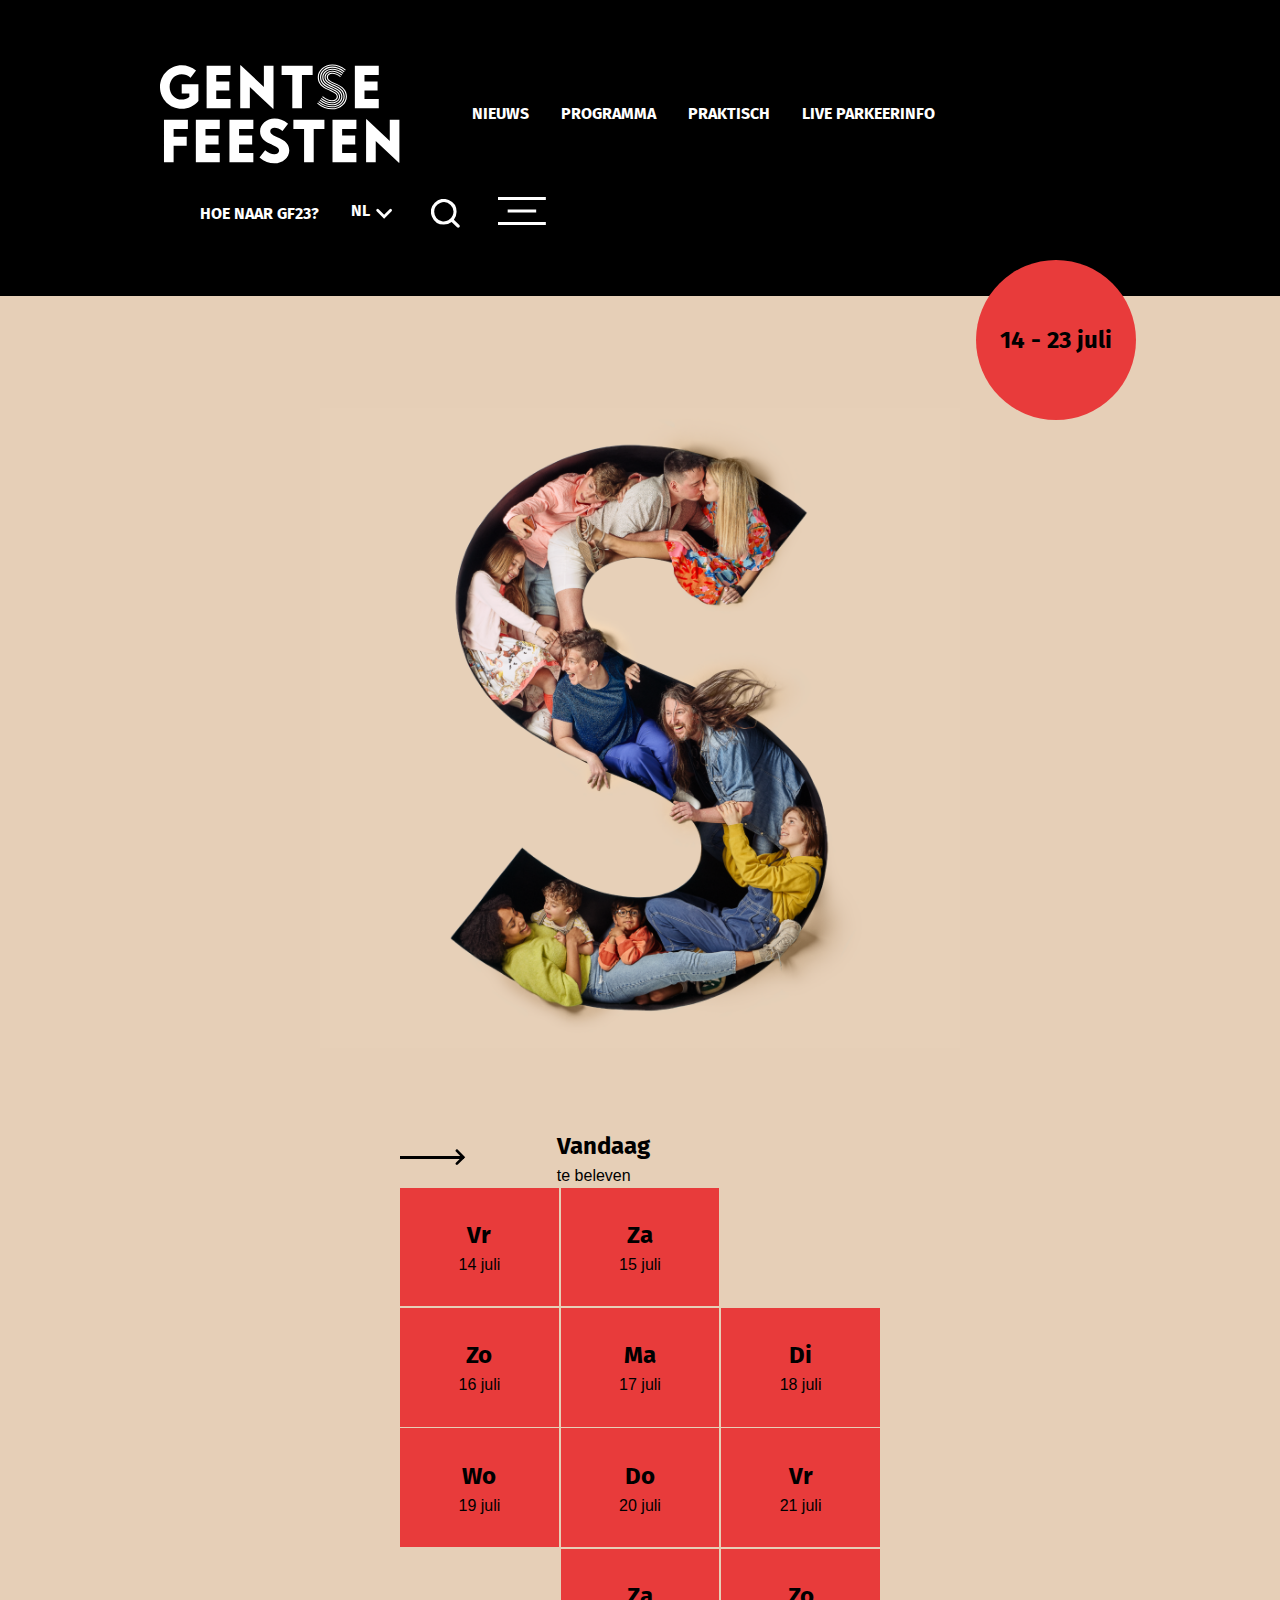
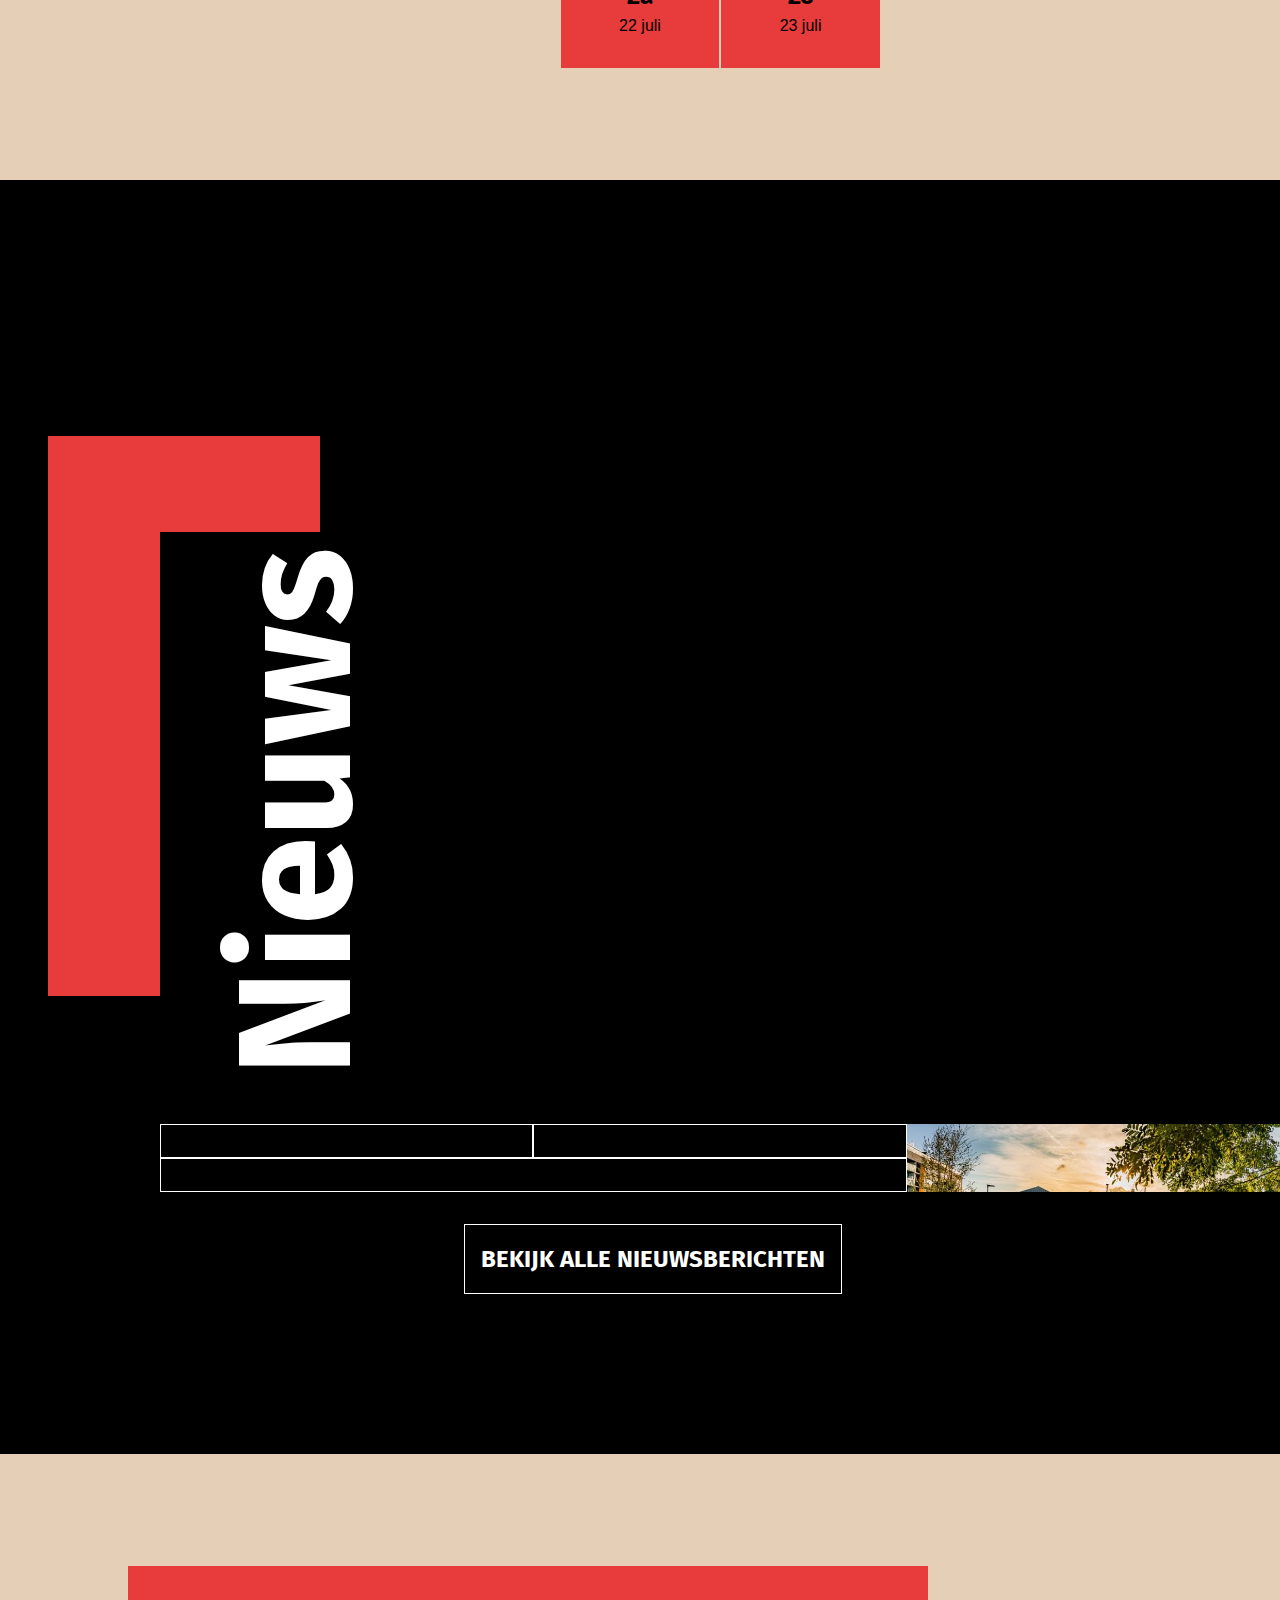
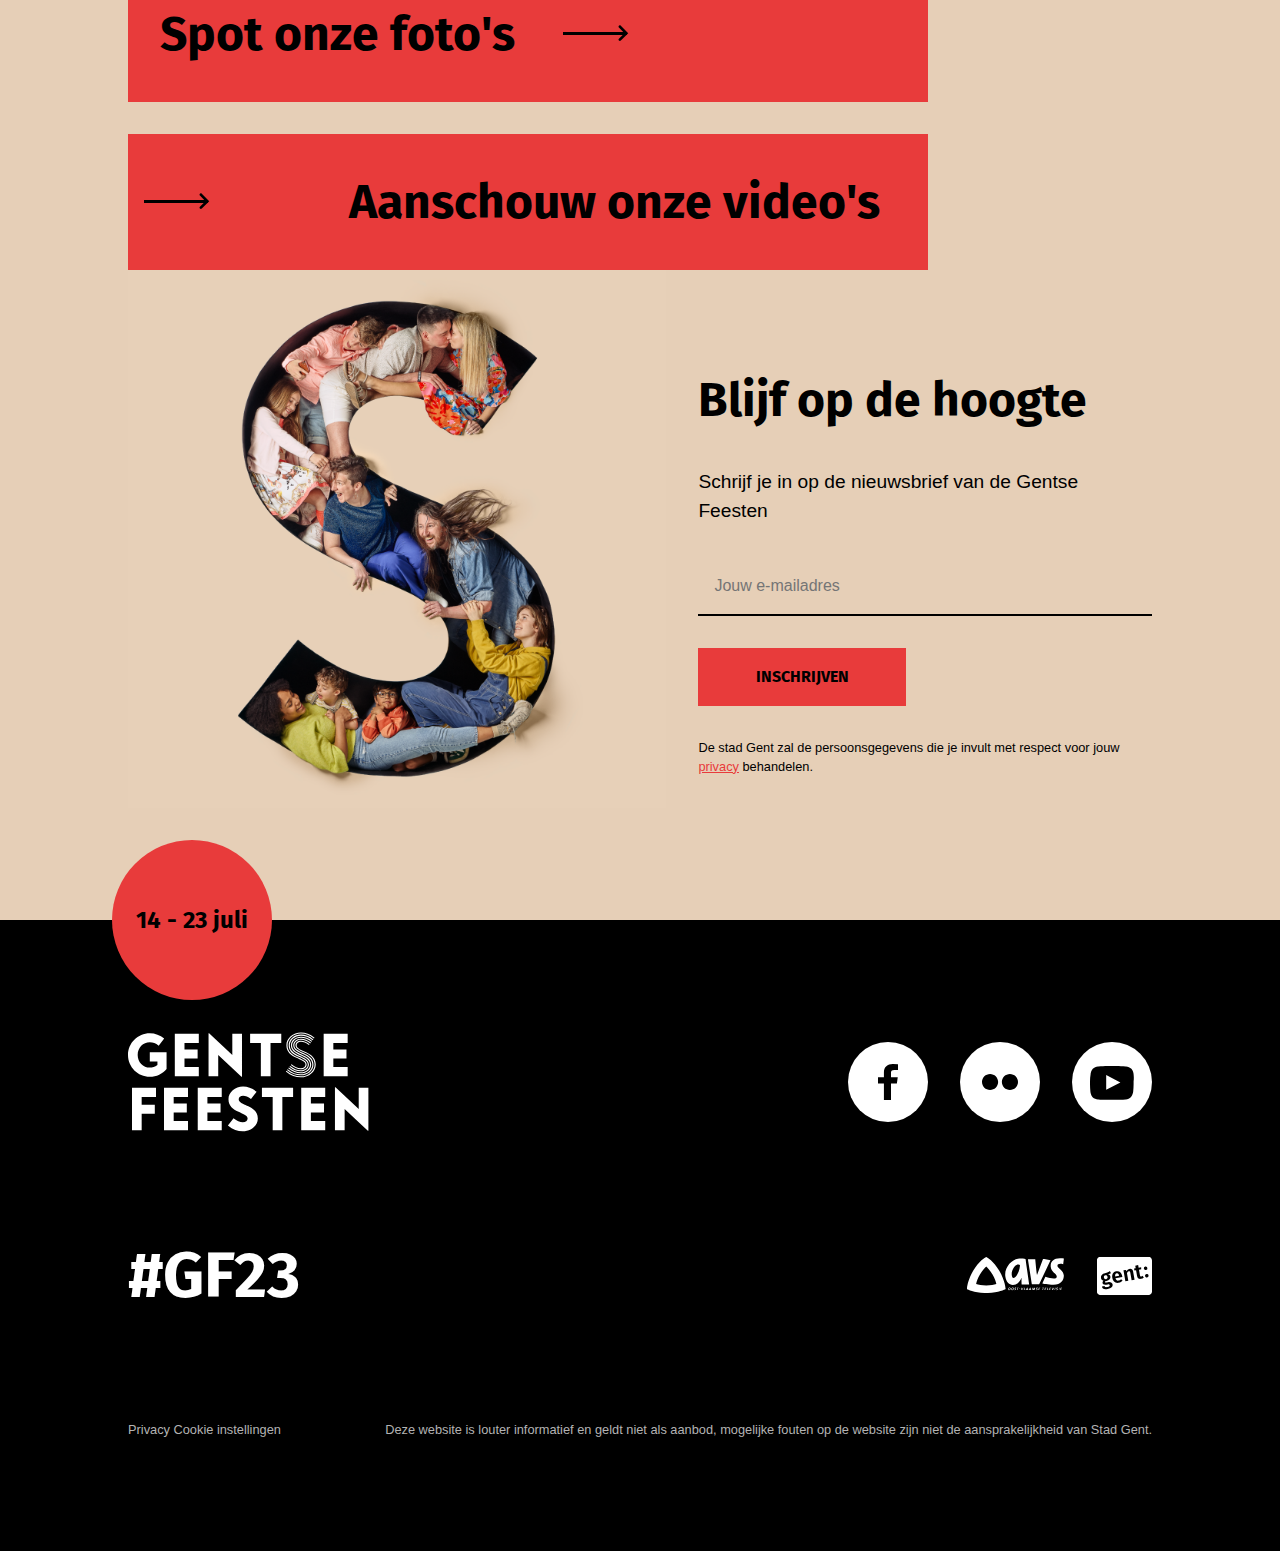
==== index.html @ 70802496 "Dropdown languages finished" ====
<!DOCTYPE html>
<html lang="nl">

<head>
    <meta charset="UTF-8">
    <meta name="viewport" content="width=device-width, initial-scale=1.0">
    <link rel="stylesheet" href="static/css/reset.css">
    <link rel="stylesheet" href="static/css/main.css">
    <link rel="stylesheet" href="static/css/hamburgermenu.css">
    <title>Home | Gentse Feesten 2023</title>
    <link rel="icon" href="static/img/favicon.png">
</head>

<body>
    <div id="overlay">
        <div>
            <a href="#"><img id="gf-menu-logo" alt="Gentse feesten logo"></a>
            <nav class="menu-nav flex">
                <ul>
                    <li><a href="news.html">Nieuws</a></li>
                    <li><a href="events/detail.html">Programma</a></li>
                    <li><a href="#">Praktisch</a></li>
                    <li><a href="#">Live parkeerinfo</a></li>
                    <li><a href="#">Hoe naar gf23?</a></li>
                </ul>
                <ul>
                    <br>
                    <li><a href="#">Vrijdag 14 juli</a></li>
                    <li><a href="#">Zaterdag 15 juli</a></li>
                    <li><a href="#">Zondag 16 juli</a></li>
                    <li><a href="#">Maandag 17 juli</a></li>
                    <li><a href="#">Dinsdag 18 juli</a></li>
                    <li><a href="#">Woensdag 19 juli</a></li>
                    <li><a href="#">Donderdag 20 juli</a></li>
                    <li><a href="#">Vrijdag 21 juli</a></li>
                    <li><a href="#">Zaterdag 22 juli</a></li>
                    <li><a href="#">Zondag 23 juli</a></li>
                    <li><a href="events/detail.html">Programma</a></li>
                </ul>
            </nav>
        </div>
        <div class="bg-light-color">
            <div class="flex menu-nav-icons">
                <p>nl</p> <svg class="white" xmlns="http://www.w3.org/2000/svg" viewBox="0 0 32 32"><path d="m15.7 21.82-8.26-8.26a1.5 1.5 0 1 1 2.12-2.12l.001.001 6.14 6.138 6.14-6.139a1.5 1.5 0 1 1 2.122 2.121l-8.26 8.26z"/></svg>
                
                <a href="search.html"><svg class="white" xmlns="http://www.w3.org/2000/svg" viewBox="0 0 32 32"><path d="m31.474 28.951-6.043-6.025a14.08 14.08 0 0 0 3.004-8.708A14.22 14.22 0 0 0 4.163 4.164a14.215 14.215 0 0 0-3.082 15.495 14.217 14.217 0 0 0 13.136 8.777 14.072 14.072 0 0 0 8.708-3.004l6.025 6.043a1.77 1.77 0 0 0 1.262.526 1.776 1.776 0 0 0 1.261-.526 1.77 1.77 0 0 0 .526-1.261 1.77 1.77 0 0 0-.526-1.262zM3.554 14.218a10.659 10.659 0 0 1 6.583-9.851 10.667 10.667 0 0 1 11.621 2.311 10.66 10.66 0 0 1 2.311 11.621 10.663 10.663 0 0 1-20.514-4.081z"/></svg></a>
                
                <button id="closeMenu" class="white">
                    <svg xmlns="http://www.w3.org/2000/svg" viewbox="0 0 53 32"><path d="m53.378 29.173-23.79-13.215 23.64-13.131L51.658 0 26.259 14.108 1.722.478.152 3.305l22.777 12.652L.001 28.693l1.57 2.827 24.688-13.713 25.55 14.192z"/></svg>
                </button>
            </div>
            <img id="gf-menu-image" alt="Gentse feesten image">
        </div>
    </div>

    <header>
        <nav class="flex nav-flex">
            <div class="left-nav flex">
                <a href="#"><img id="gf-header-logo" alt="Gentse feesten logo"></a>
                <ul class="flex">
                    <li><a class="hover" href="news.html">nieuws</a></li>
                    <li><a class="hover" href="events/day.html">programma</a></li>
                    <li><a class="hover" href="#">praktisch</a></li>
                    <li><a class="hover" href="#">live parkeerinfo</a></li>
                </ul>
            </div>
            <div class="right-nav">
                <ul class="flex">
                    <li><a class="hover" href="#">hoe naar gf23?</a></li>
                    <li class="dropdown flex red relative">
                        <div class="dropdown-button flex">
                            nl
                            <svg class="red" xmlns="http://www.w3.org/2000/svg" fill="#fff" viewBox="0 0 32 32"><path d="m15.7 21.82-8.26-8.26a1.5 1.5 0 1 1 2.12-2.12l.001.001 6.14 6.138 6.14-6.139a1.5 1.5 0 1 1 2.122 2.121l-8.26 8.26z"/></svg>
                        </div>
                        <div class="dropdown-content flex">
                            <a href="#">fr</a>
                            <a href="#">eng</a>
                        </div>
                    </li>
                    <li>
                        <a href="search.html">
                            <svg class="red" xmlns="http://www.w3.org/2000/svg" fill="#fff" viewBox="0 0 32 32"><path d="m31.474 28.951-6.043-6.025a14.08 14.08 0 0 0 3.004-8.708A14.22 14.22 0 0 0 4.163 4.164a14.215 14.215 0 0 0-3.082 15.495 14.217 14.217 0 0 0 13.136 8.777 14.072 14.072 0 0 0 8.708-3.004l6.025 6.043a1.77 1.77 0 0 0 1.262.526 1.776 1.776 0 0 0 1.261-.526 1.77 1.77 0 0 0 .526-1.261 1.77 1.77 0 0 0-.526-1.262zM3.554 14.218a10.659 10.659 0 0 1 6.583-9.851 10.667 10.667 0 0 1 11.621 2.311 10.66 10.66 0 0 1 2.311 11.621 10.663 10.663 0 0 1-20.514-4.081z"/></svg>
                        </a>
                    </li>       
                    <li>
                        <button id="hamburger-menu-button">
                            <svg class="hamburger-svg red" xmlns="http://www.w3.org/2000/svg" fill="#fff" viewBox="0 0 55 32"><path d="M0 0h54.825v3.404H0V0zm11.072 14.298h32.681v3.404H11.072v-3.404zM0 28.596h54.825V32H0v-3.404z"/></svg>
                        </button>
                    </li>
                </ul>
            </div>
        </nav>
    </header>
    <main>
        <section class="bg-light-color relative">
            <div class="gf-first-section container flex">
                <div>
                    <img id="gf-main-image" alt="Gentse feesten image">
                </div>
                <div>
                    <div class="arrow-chevron flex">
                        <div class="arrow black-arrow"></div>
                        <svg fill="#000" xmlns="http://www.w3.org/2000/svg" viewBox="0 0 32 32"><path d="M12.5 7c.384 0 .768.146 1.06.439l8.26 8.261-8.26 8.261a1.5 1.5 0 0 1-2.121-2.122l6.14-6.14-6.14-6.139a1.502 1.502 0 0 1 1.06-2.561z"/></svg>
                        <div class="black arrow-box-text">
                            <h2>Vandaag</h2>
                            <p>te beleven</p>
                        </div>
                    </div>
                    <div class="first-grid">
                        <a href="#" class="grid-layout flex" id="div1"><h2>Vr</h2><p>14 juli</p></a>
                        <a href="#" class="grid-layout flex" id="div2"><h2>Za</h2><p>15 juli</p></a>
                        <a href="#" class="grid-layout flex" id="div3"><h2>Zo</h2><p>16 juli</p></a>
                        <a href="#" class="grid-layout flex" id="div4"><h2>Ma</h2><p>17 juli</p></a>
                        <a href="#" class="grid-layout flex" id="div5"><h2>Di</h2><p>18 juli</p></a>
                        <a href="#" class="grid-layout flex" id="div6"><h2>Wo</h2><p>19 juli</p></a>
                        <a href="#" class="grid-layout flex" id="div7"><h2>Do</h2><p>20 juli</p></a>
                        <a href="#" class="grid-layout flex" id="div8"><h2>Vr</h2><p>21 juli</p></a>
                        <a href="#" class="grid-layout flex" id="div9"><h2>Za</h2><p>22 juli</p></a>
                        <a href="#" class="grid-layout flex" id="div10"><h2>Zo</h2><p>23 juli</p></a>
                    </div>
                </div>
            </div>
            <div class="red-circle top-red-circle flex">
                <p>14 - 23 juli</p>
            </div>
        </section>
        <section>
            <div class="gf-second-section container flex">
                <div class="flex container" id="events"></div>
                <div class="flex">
                    <div class="vertical">
                        <h2>Nieuws</h2>
                    </div>
                    <div class="second-grid">
                        <div class="second-grid-layout" id="div11"> </div>
                        <div class="second-grid-layout" id="div12"> </div>
                        <div class="second-grid-layout" id="div13"> </div>
                        <div class="second-grid-layout" id="div14"> </div>
                    </div>
                    <div class="newsletter">
                        <a href="#"><h2>Bekijk alle nieuwsberichten</h2></a>
                    </div>
                </div>
            </div>
        </section>
    </main>
    <footer>
        <section class="bg-light-color">
            <div class="container first-footer-section relative">
                <div class="footer-links flex">
                    <div class="red-link flex">
                        <h2 class="red-link">Spot onze foto's</h2>
                        <div class="arrow-chevron flex">
                            <div class="arrow black-arrow"></div>
                            <svg fill="#000" xmlns="http://www.w3.org/2000/svg" viewBox="0 0 32 32"><path d="M12.5 7c.384 0 .768.146 1.06.439l8.26 8.261-8.26 8.261a1.5 1.5 0 0 1-2.121-2.122l6.14-6.14-6.14-6.139a1.502 1.502 0 0 1 1.06-2.561z"/></svg>
                            <div class="black arrow-box-text"></div>
                        </div>
                    </div>
                    <div class="red-link flex">
                        <div class="arrow-chevron flex">
                            <div class="arrow black-arrow"></div>
                            <svg fill="#000" xmlns="http://www.w3.org/2000/svg" viewBox="0 0 32 32"><path d="M12.5 7c.384 0 .768.146 1.06.439l8.26 8.261-8.26 8.261a1.5 1.5 0 0 1-2.121-2.122l6.14-6.14-6.14-6.139a1.502 1.502 0 0 1 1.06-2.561z"/></svg>
                            <div class="black arrow-box-text"></div>
                        </div>
                        <h2 class="red-link">Aanschouw onze video's</h2>
                    </div>
                </div>
                <div class="footer-flex-box flex">
                    <div class="footer-left-flex-box">
                        <img id="gf-footer-image" alt="Gentse feesten image">
                    </div>
                    <div class="footer-right-flex-box flex">
                        <h2>Blijf op de hoogte</h2>
                        <p>Schrijf je in op de nieuwsbrief van de Gentse Feesten</p>
                        <!--E-mail adres form-->
                        <form id="subscribeForm" class="flex">
                            <input type="email" id="email" placeholder="Jouw e-mailadres">
                            <button class="red-box red-button" type="button">Inschrijven</button>
                        </form>
                        <p>De stad Gent zal de persoonsgegevens die je invult met respect voor jouw <a href="#">privacy</a> behandelen.</p>
                    </div>
                </div>
            </div>
            <div class="red-circle bottom-red-circle flex">
                <p>14 - 23 juli</p>
            </div>
        </section>
        <section>
            <div class="container flex gf-second-section-footer">
                <div class="footer-container flex">
                    <a href="#"><img id="gf-footer-logo" alt="Gentse feesten logo"></a>
                    <div class="flex socials-container">
                        <a href="https://www.facebook.com/gentsefeesten/">
                            <svg class="socials-svg" xmlns="http://www.w3.org/2000/svg" viewBox="0 0 32 32"><path d="M17.49 25v-8.21h2.95l.44-3.2h-3.39v-2.043c0-.927.276-1.558 1.697-1.558L21 9.988V7.126A25.196 25.196 0 0 0 18.445 7h-.091.005c-2.614 0-4.403 1.491-4.403 4.23v2.36H11v3.2h2.956V25h3.535z"/></svg>
                        </a>
                        <a href="https://www.flickr.com/photos/stadgent">
                            <svg class="socials-svg" xmlns="http://www.w3.org/2000/svg" viewBox="0 0 32 32"><path d="M11.034 12c2.228 0 4.034 1.791 4.034 4 0 2.21-1.806 4-4.034 4S7 18.21 7 16c0-2.209 1.806-4 4.034-4zM25 16c0 2.21-1.806 4-4.034 4s-4.034-1.79-4.034-4c0-2.209 1.806-4 4.034-4S25 13.791 25 16z"/></svg>
                        </a>
                        <a href="https://www.youtube.com/channel/UCUn5Z0JK-sEbql4cVNdaH-Q">
                            <svg class="socials-svg" xmlns="http://www.w3.org/2000/svg" viewBox="0 0 32 32"><path d="M26.8 12.1c0-.3-.3-1.9-1.1-2.7C25 8.7 24 8.3 23 8.2h-.2C19.8 8 16.2 8 16 8s-3.8 0-6.8.2H9c-1 0-1.9.5-2.6 1.2-.8.8-1.1 2.4-1.1 2.7-.2 1.2-.3 2.4-.3 3.6v1.6c0 1.2.1 2.4.2 3.6 0 .3.3 1.8 1.1 2.7.8.7 1.7 1.1 2.7 1.1H9.3c1.7.2 6.4.2 6.6.2.2 0 3.8 0 6.8-.2h.2c1 0 1.9-.5 2.6-1.2.8-.8 1.1-2.4 1.1-2.7.1-1.2.2-2.4.2-3.6v-1.6c.2-1.1.1-2.3 0-3.5zm-13.7 7.8v-7.4l7.1 3.7-7.1 3.7z"/></svg>
                        </a>
                    </div>
                </div>
                <div class="footer-container flex">
                    <h2>#GF23</h2>
                    <p class="flex">
                        <a href="https://www.avs.be/">
                            <img src="static/img/gentse-feesten-icoontjes/partner-avs.white.svg" alt="AVS logo">
                        </a> 
                        <a href="https://stad.gent/nl">
                            <img src="static/img/gentse-feesten-icoontjes/partner-stad-gent.white.svg" alt="Logo stad Gent">
                        </a>
                    </p>
                </div>
                <div class="footer-container bottom-footer-container flex">
                    <p>
                        <a href="https://gentsefeesten.stad.gent/nl/privacy">Privacy</a> <a href="https://gentsefeesten.stad.gent/cookiebot-renew">Cookie instellingen</a>
                    </p>
                    <p>Deze website is louter informatief en geldt niet als aanbod, mogelijke fouten op de website zijn niet de aansprakelijkheid van Stad Gent.</p>
                </div>
            </div>
        </section>
    </footer>
    <script src="static/js/homePage.js" type="module"></script>
    <script src="static/js/loadGFLogos.js"></script>
    <script src="static/js/hamburgermenu.js"></script>
    <script src="static/js/dropdown.js"></script>
</body>

</html>
---- static/css/main.css ----
/* ---------------- GENERAL ---------------- */

body {
    background-color: black;
    font-family: 'Fira Sans', sans-serif;
    color: white;
    font-weight: 400;
}

.flex {
    display: flex;
    gap: 2rem;
    flex-wrap: wrap;
}

.relative {
    position: relative;
}

.container {
    padding: 7rem 8rem;
    margin: auto;
}

.bg-light-color {
    background-color: hsl(31, 49%, 81%);
}

.black {
    color: black;
}

@font-face {
    font-family:'Fira Sans';
    src: url('../fonts/Sans Regular.woff2') format('woff2'),
		url('../fonts/Sans Regular.woff') format('woff');
    font-weight: 400;
    font-style: normal;
    font-stretch: normal;
    unicode-range: U+0020-2212;
}

@font-face {
    font-family:'Fira Sans SemiBold';
    src: url('../fonts/Sans SemiBold.woff2') format('woff2'),
		url('../fonts/Fira Sans SemiBold.woff') format('woff');
    font-weight: 600;
    font-style: normal;
    font-stretch: normal;
    unicode-range: U+0020-2212;
}

@font-face {
    font-family:'Fira Sans';
    src: url('../fonts/Fira Sans Bold.woff2') format('woff2'),
		url('../fonts/Fira Sans Bold.woff') format('woff');
    font-weight: 700;
    font-style: normal;
    font-stretch: normal;
    unicode-range: U+0020-2212;
}

/* ---------------- CHEVRON ARROW ---------------- */

.arrow-chevron {
    align-items: center;
    cursor: pointer;
}

.arrow-chevron svg {
    transform: translateX(-175%);
}

.arrow {
    border-bottom: 3px solid white;
    width: 4rem;
    transition: .2s;
}

.black-arrow {
    border-bottom: 3px solid black;
}

.arrow-chevron:hover .arrow {
    width: 6rem;
}

/* ---------------- SVG ---------------- */

svg {
    width: 1.8rem;
}

.hamburger-svg {
    width: 3rem;
}

.red:hover {
    color: red;
    fill: red;
}

/* ---------------- DROPDOWN ---------------- */

.dropdown {
    flex-direction: column;
}

.dropdown-button{
    gap: 0;
}

.dropdown:hover .dropdown-content{
    display: block;
}

.dropdown-content {
    display: none;
    flex-direction: column;
    position: absolute;
    bottom: -150%;
    border: 1px solid white;
}

/* ---------------- NAVIGATION ---------------- */

nav {
    color: white;
    text-transform: uppercase;
    padding: 4rem 10rem;
    font-weight: 600;
}

.nav-flex {
    justify-content: space-between;
    align-items: center;
    text-align: center;
}

nav ul {
    gap: 2rem;
    align-items: center;
    text-align: center;
}

nav li {
    list-style: none;
}

.flex li {
    gap: 0.5rem;
}

nav a {
    color: white;
    text-decoration: none;
    position: relative;
}

nav a.hover:hover::after {
    content: "";
    width: 1.3rem;
    height: 20%;
    background: white;
    position: absolute;
    bottom: -50%;
    left: 0%;
}

nav a.active::after {
    content: "";
    width: 1.3rem;
    height: 70%;
    border-left: 3px solid white;
    border-top: 3px solid white;
    position: absolute;
    bottom: -95%;
    left: 0%;
}

#gf-header-logo {
    width: 15rem;
}

#hamburger-menu-button {
    background: transparent;
    cursor: pointer;
    border: none;
}

/* ---------------- MAIN ---------------- */

/* ---------------- SECTION 1 ---------------- */

/* ---------------- GRID + PICTURE ---------------- */

.gf-first-section {
    justify-content: center;
    align-items: center;
    gap: 5rem;
}

#gf-main-image,
#gf-footer-image,
#gf-menu-image {
    width: 40rem;
}

.arrow-box {
    color: black;
    justify-content: center;
    margin: 2rem auto;
    cursor: pointer;
    max-width: 100%;
}

.arrow-box img {
    transition: all 1s ease;
}

.arrow-box:hover img{
    transform: scaleX(2);
}

.arrow-box h2,
.arrow-box p {
    text-align: right;
    line-height: 1.3;
}

.first-grid {
    display: grid;
    grid-template-columns: repeat(3, 1fr);
    grid-template-rows: repeat(4, 1fr);
    gap: .1rem;
    width: 30rem;
    height: 30rem;
}
    
#div1 { grid-area: 1 / 1 / 2 / 2; }
#div2 { grid-area: 1 / 2 / 2 / 3; }
#div3 { grid-area: 2 / 1 / 3 / 2; }
#div4 { grid-area: 2 / 2 / 3 / 3; }
#div5 { grid-area: 2 / 3 / 3 / 4; }
#div6 { grid-area: 3 / 1 / 4 / 2; }
#div7 { grid-area: 3 / 2 / 4 / 3; }
#div8 { grid-area: 3 / 3 / 4 / 4; }
#div9 { grid-area: 4 / 2 / 5 / 3; }
#div10 { grid-area: 4 / 3 / 5 / 4; }

.first-grid a {
    text-decoration: none;
    color: black;
}

.grid-layout {
    background-color: hsl(0, 79%, 57%);
    text-align: center;
    justify-content: center;
    flex-direction: column;
    gap: 0rem;
}

.grid-layout:hover {
    background-color: black;
    color: white;
}

/* ---------------- RED CIRCLE ---------------- */

.red-circle {
    background-color: hsl(0, 79%, 57%);
    color: black;
    font-size: 1.5rem;
    width: 10rem;
    height: 10rem;
    text-align: center;
    align-items: center;
    justify-content: center;
    border-radius: 20rem;
    font-weight: 800;
    transform: translate(-50%, -50%);
}

.top-red-circle {
    position: absolute;
    top: 3%;
    right: 5%;
}

.bottom-red-circle {
    position: absolute;
    left: 15%;
}

/* ---------------- SECTION 2 ---------------- */

.gf-second-section {
    margin-left: 10rem;
    padding: 10rem 0;
}

.vertical {
    writing-mode: vertical-lr;
    transform: scale(-1, -1);
    box-shadow: 7rem 6rem hsl(0, 79%, 57%);
}

.vertical h2 {
    font-size: 10rem;
    padding: 1rem;
}

/* ---------------- SECTION 2  EVENTS ---------------- */

#events {
    z-index: 10;
    overflow-x: auto;
    flex-wrap: nowrap;
    width: 60rem;
    padding: 5rem 0;
}

.article-event {
    min-width: 20rem;
}

.event-date {
    background-color: black;
    position: absolute;
    top: 3%;
    left: 3%;
    padding: .4rem;
    text-transform: uppercase;
}

.artist-information {
    background-color: black;
    padding: .5rem;
    position: absolute;
    bottom: -10%;
    max-width: 20rem;
}

.red-box {
    background-color: hsl(0, 79%, 57%);
    color: black;
    padding: .3rem;
    text-align: center;
}

/* ---------------- SECTION 2 GRID + NEWSLETTER ---------------- */

.second-grid {
    display: grid;
    grid-template-columns: repeat(3, 1fr);
    grid-template-rows: repeat(2, 1fr);
    width: 70rem
}
    
#div11 { grid-area: 1 / 1 / 2 / 2; }
#div12 { grid-area: 1 / 2 / 2 / 3; }
#div13 { grid-area: 2 / 1 / 3 / 3; }
#div14 { grid-area: 1 / 3 / 3 / 4; }

.second-grid-layout {
    border: 1.5px solid white;
    font-size: 1.3rem;
    padding: 1rem;
    transition: .5s;
}

.second-grid-layout:last-of-type {
    border: none;
    background-image: url(../img/bg-twitterfeed.jpg);
    background-size: cover;
}

.second-grid-layout:last-of-type:hover {
    border: none;
}

.second-grid-layout:hover {
    color: black;
    background-color: hsl(0, 79%, 57%);
    border: 1.5px solid hsl(0, 79%, 57%);
}

.newsletter {
    border: 1.5px solid white;
    padding: 1rem;
    transition: .2s;
    margin-left: 19rem;
}

.newsletter a {
    text-decoration: none;
    color: white;
    text-transform: uppercase;
}

.newsletter:hover {
    background-color: white;
}

.newsletter a:hover {
    color: black;
}

/* ---------------- FOOTER ---------------- */
/* ---------------- SECTION 1 ---------------- */
/* ---------------- TOP RED BOXES ---------------- */

.first-footer-section {
    color: black;
}

.footer-links {
    flex-direction: column;
    width: 50rem;
}

.red-link {
    background-color: hsl(0, 79%, 57%);
    font-size: 3rem;
    padding: 1rem;
}

/* ---------------- IMAGE + NEWSLETTER ---------------- */

.footer-flex-box {
    justify-content: center;
    flex-wrap: nowrap;
    align-items: flex-end;
}

.red-button {
    border: 1px solid hsl(0, 79%, 57%);
    text-transform: uppercase;
    font-weight: 600;
    width: 13rem;
    padding: 1rem;
    
}

.red-button:hover {
    background-color: white;
    border: 1px solid black;
    cursor: pointer;
}

.footer-right-flex-box {
    padding-bottom: 2rem;
    flex-direction: column;
}

.footer-right-flex-box h2 {
    font-size: 3rem;
}

.footer-right-flex-box p {
    font-size: 1.2rem;
}

.footer-right-flex-box p:last-of-type {
    font-size: .8rem;
}

.footer-right-flex-box input {
    background: transparent;
    border: none;
    border-bottom: 2px solid black;
    padding: 1rem;
}

.footer-right-flex-box a {
    color:hsl(0, 79%, 57%);
}

.footer-right-flex-box a:hover {
    color: black;
}

#subscribeForm {
    flex-direction: column;
}

/* ---------------- SECTION 2 ---------------- */

.gf-second-section-footer {
    flex-direction: column;
    gap: 6rem;
}

.footer-container {
    justify-content: space-between;
    align-items: center;
}

.socials-svg {
    background-color: white;
    width: 5rem;
    border-radius: 5rem;
    padding: .5rem;
}

.socials-svg:hover {
    background-color: hsl(0, 79%, 57%);
}

.footer-container h2 {
    font-size: 4rem;
}

.bottom-footer-container {
    font-size: .8rem;
    color: hsl(0, 0%, 70%);
}

.bottom-footer-container a {
    text-decoration: none;
    color: hsl(0, 0%, 70%);
}

.bottom-footer-container a:hover {
    text-decoration: underline;
}

/* ---------------- NEWS PAGE ---------------- */
/* ---------------- MAIN ---------------- */

.news-page {
    padding: 0rem 1rem;
    font-size: 2rem;
}

.newsbox {
    border: 2px solid white;
    width: 100%;
    justify-content: space-between;
    transition: .3s;
    cursor: pointer;
}

.newsbox img {
    width: 67%;
    height: 100%;
}

.left-newsbox {
    padding: 1rem;
    width: 30%;
    z-index: 10;
    justify-content: space-between;
    flex-direction: column;
}

.left-newsbox h2 {
    font-size: 2rem;
    transition: .3s;
}

.red-bg {
    background-color: hsl(0, 79%, 57%);
    width: 40%;
    height: 13rem;
    position: absolute;
    opacity: 0;
    transition: .3s;
}

.newsbox:hover {
    border: none;
}

.newsbox:hover h2{
    color: black;
}

.newsbox:hover .red-bg{
    opacity: 1;
}

.newsbox:hover .arrow {
    width: 6rem;
}

/* ---------------- SEARCH PAGE ---------------- */

.search-page h1{
    font-size: 4rem;
    padding-left: 2rem;
}

.searchbox {
    width: 100%;
    padding-top: 0rem;
    padding-bottom: 0;
    flex-wrap: nowrap;
}

.search-form {
    width: 100%;
    gap: 0rem;
    justify-content: center;
}

#search-bar {
    background: transparent;
    border: 1px solid white;
    border-right: none;
    color: white;
    padding: .8rem;
    width: 70%;
}

#search-bar::placeholder {
    color: white;
}

#search-button {
    background: transparent;
    border: 1px solid white;
    border-left: none;
}

#search-bar-icon {
    padding: .8rem;
    width: 4rem;
    cursor: pointer;
}

#number-of-results {
    text-align: center;
    padding: 2rem;
    padding-bottom: 0rem;
    font-size: 2rem;
}

#search-results {
    display: none;
    justify-content: center;
    gap: 4rem;
    flex-wrap: wrap;
    padding-bottom: 5rem;
    width: 100%;
}

.search-article {
    width: 30rem;
}

/* ---------------- DAY PAGE ---------------- */

.category-box {
    flex-direction: column;
    margin: 5rem;
    border: 2px solid hsl(31, 49%, 81%);
    padding: 0;
    gap: 0;
}

.filter-box-icons {
    fill: hsl(31, 49%, 81%);
    gap: 0;
}

.filter-box-icons svg {
    border: 2px solid hsl(31, 49%, 81%);
    padding: .5rem;
    border-bottom: none;
    border-top: none;
}

.checkbox-box {
    color: hsl(31, 49%, 81%);
}

.checkbox{
    gap: 0;
}

.checkbox svg {
    border: none;
}

#categories {
    justify-content: center;
    gap: 0;
}

.one-category {
    gap: .5rem;
    width: 15rem;
    flex-wrap: nowrap;
    align-items: start;
}

.tag-svg {
    width: 1.5rem;
}
---- static/css/hamburgermenu.css ----
/* ---------------- OVERLAY ---------------- */

#overlay {
    display: none;
    position: fixed;
    background-color: hsl(0, 79%, 57%);
    width: 100%;
    height: 100%;
    z-index: 100;
    padding-left: 8rem;
    justify-content: space-between;
}

#gf-menu-logo {
    padding: 2rem 0;
}

.menu-nav {
    padding: 0; 
}

.menu-nav ul {
    text-align: left;
    line-height: 3rem;
    padding: 0;
}

.menu-nav a{
    color: black;
}

.menu-nav a:hover {
    color: white;
}

.menu-nav-icons {
    padding: 2rem;
    justify-content: end;
}

.menu-nav-icons p {
    color: black;
    text-transform: uppercase;
    font-family: 'Fira Sans', sans-serif;
    font-weight: 600;
}

#closeMenu {
    background: transparent;
    border: none;
    cursor: pointer;
}

.white:hover {
    fill: white;
}
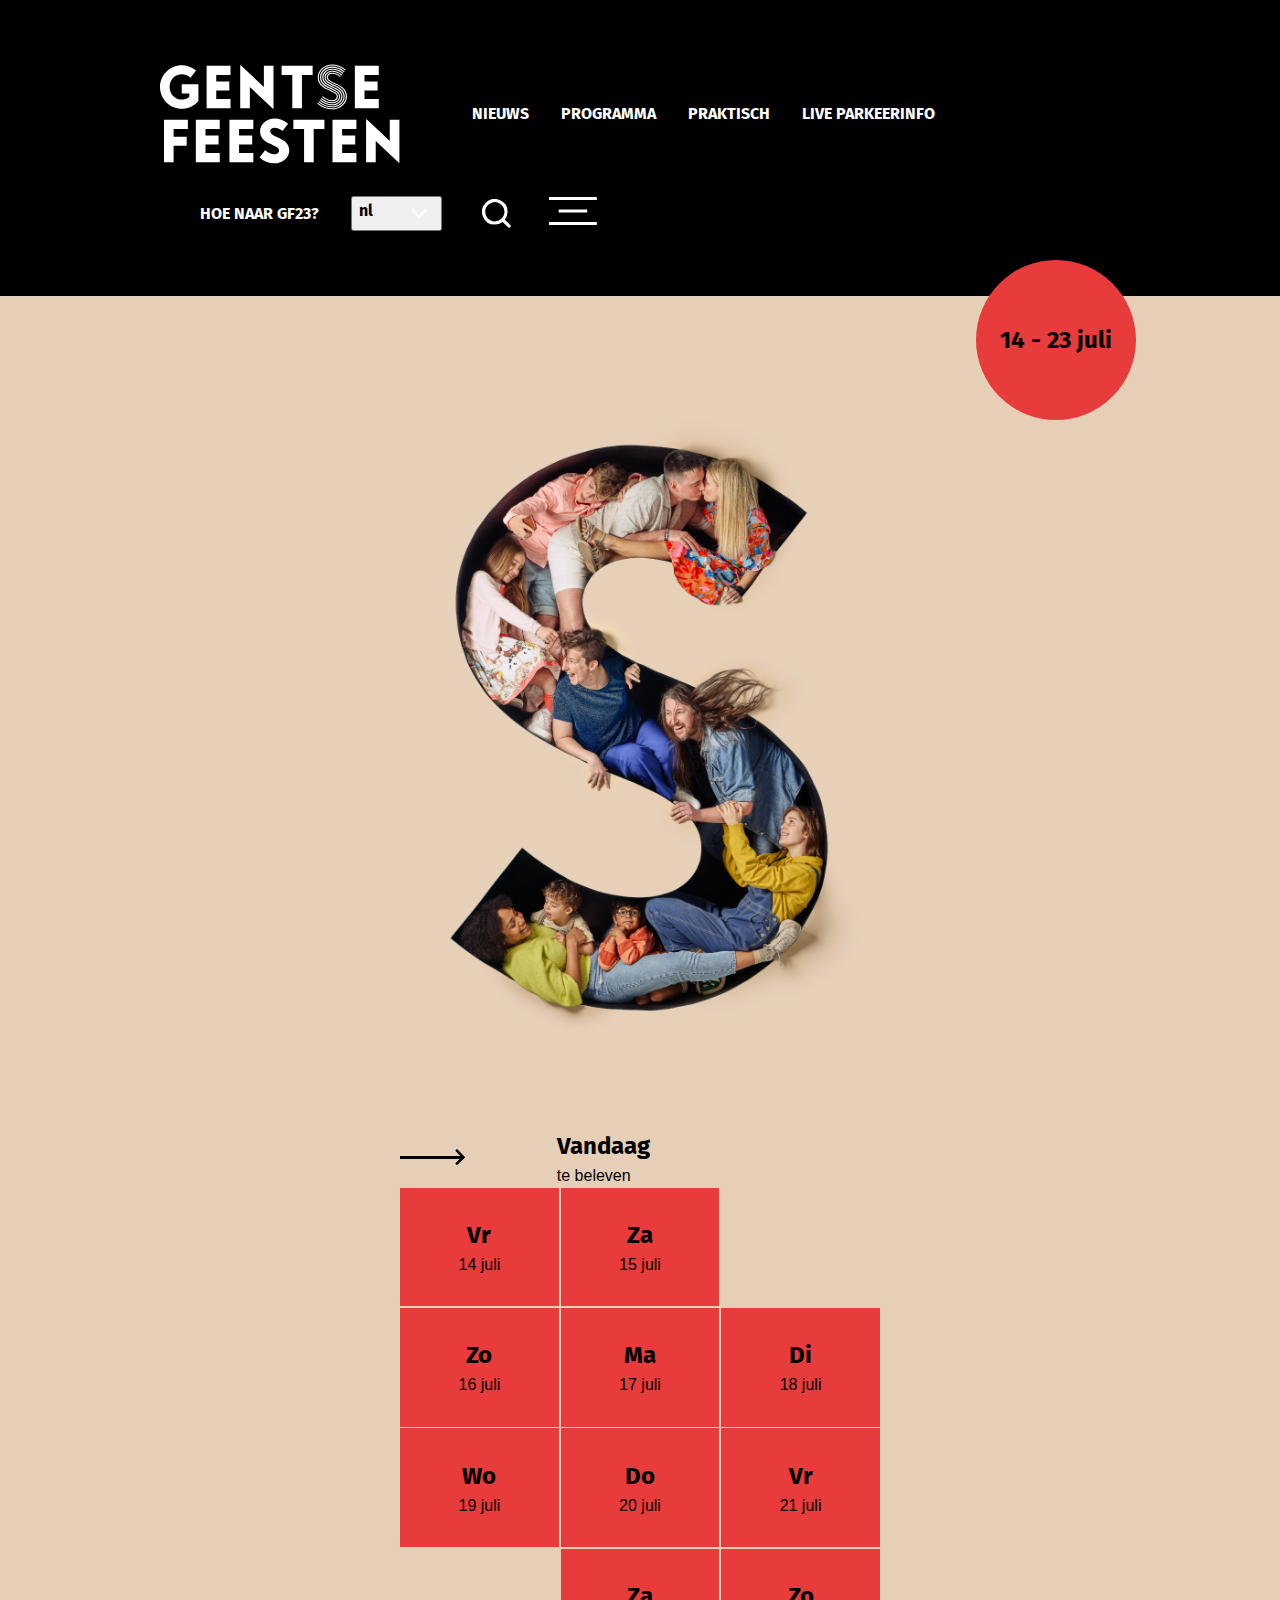
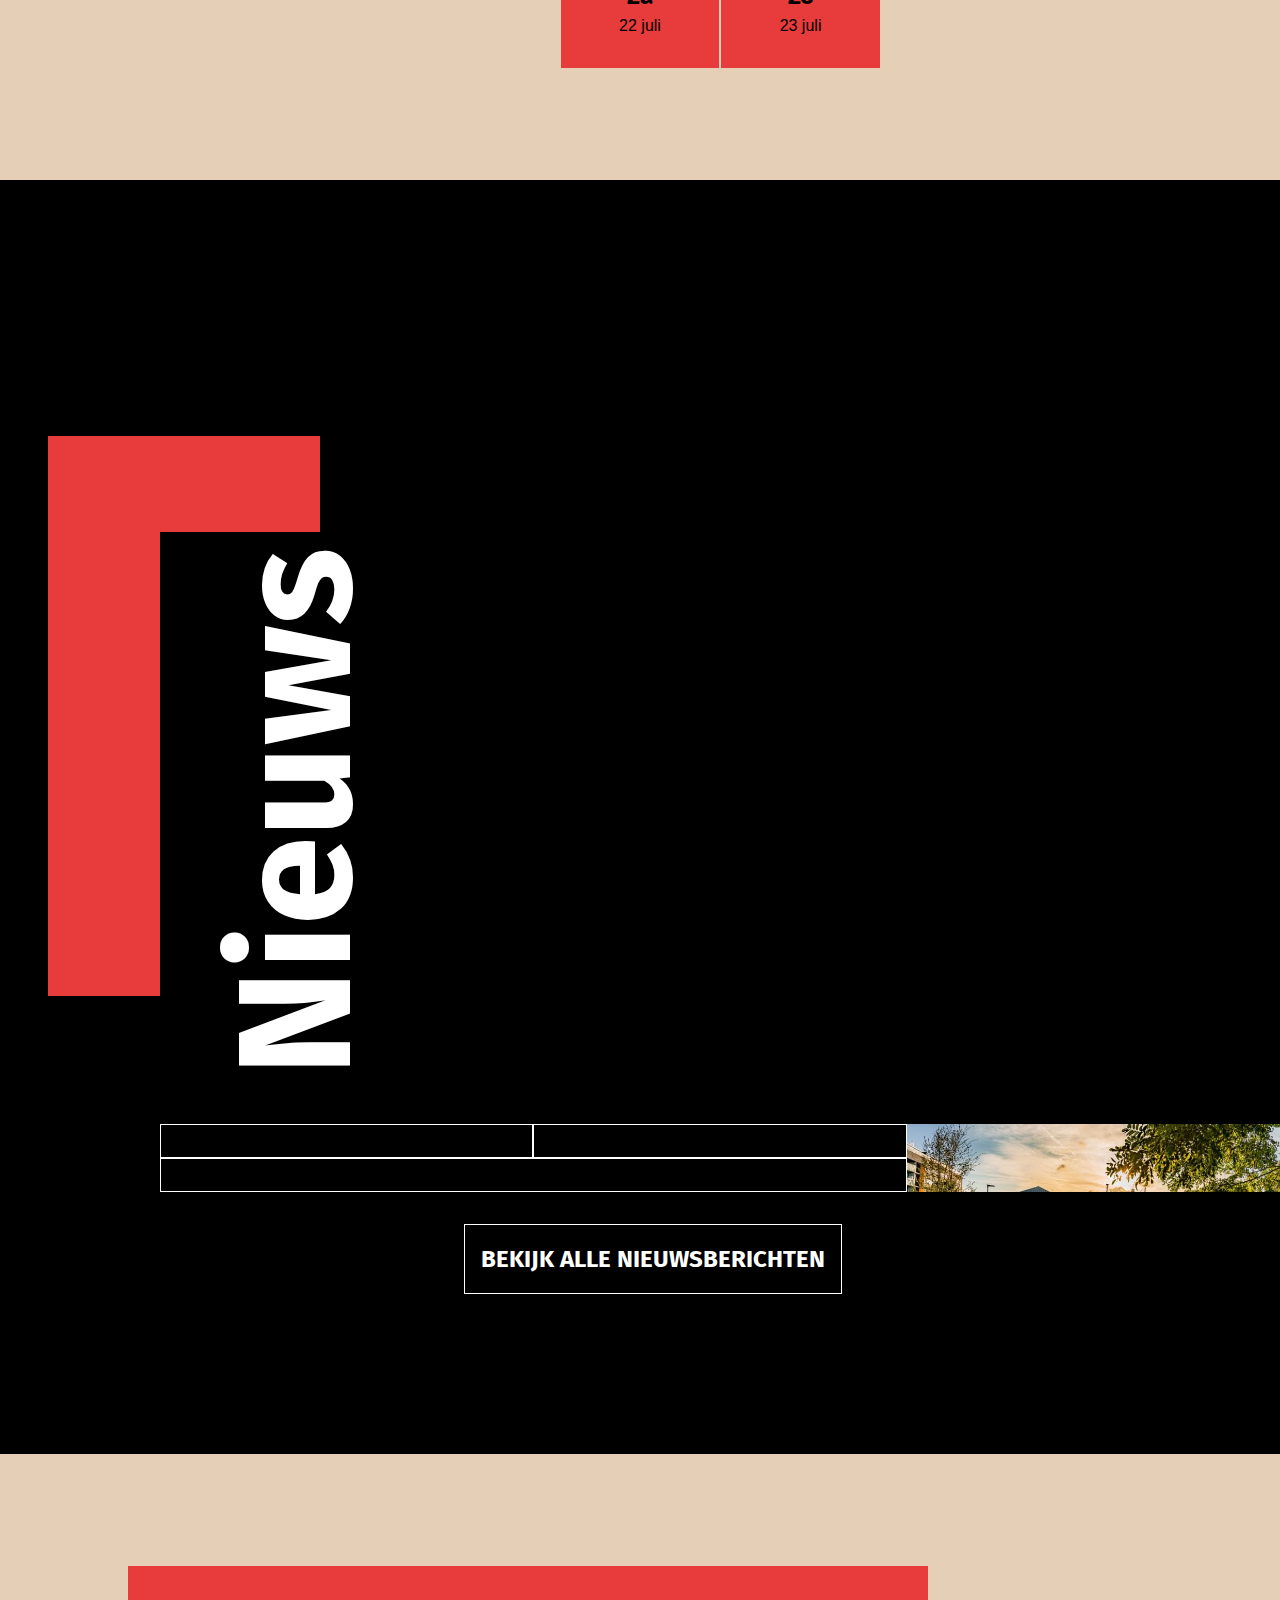
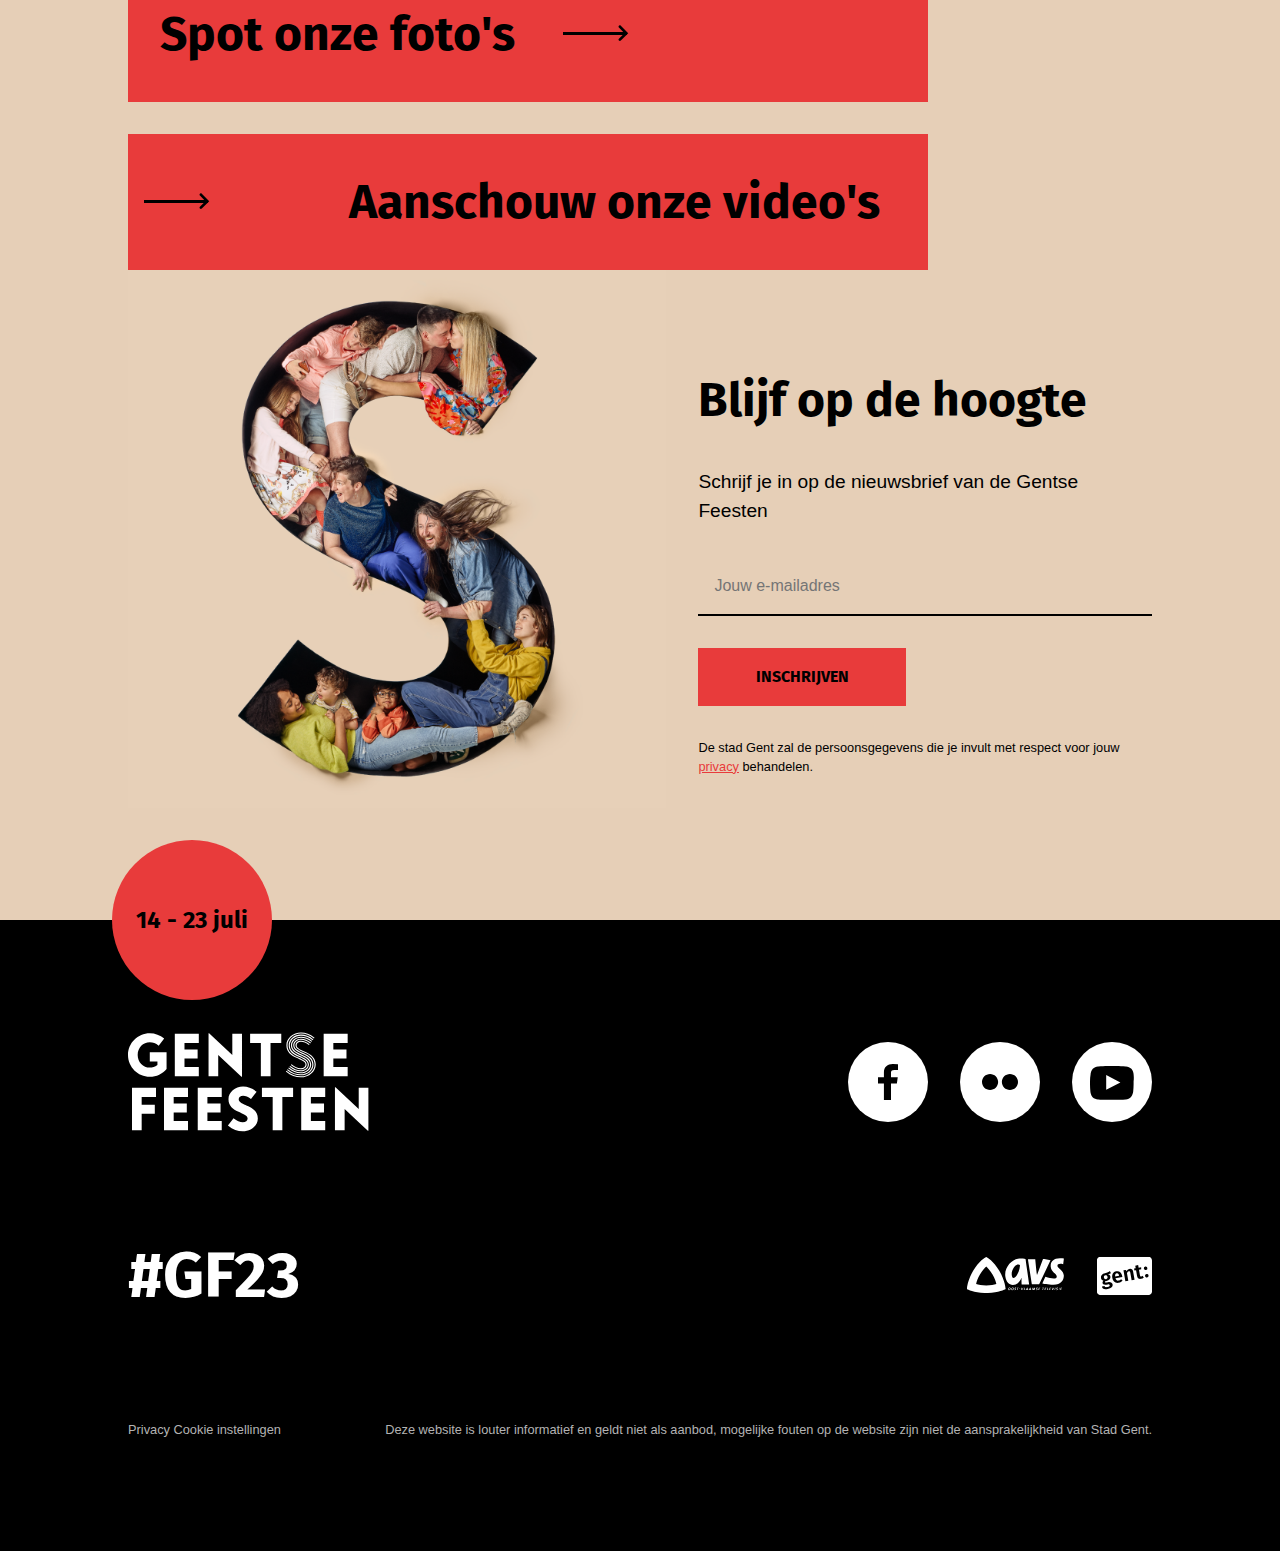
==== commit 39e87536: "dropdown made with js" ====
--- a/index.html
+++ b/index.html
@@ -68,13 +68,15 @@
                 <ul class="flex">
                     <li><a class="hover" href="#">hoe naar gf23?</a></li>
                     <li class="dropdown flex red relative">
-                        <div class="dropdown-button flex">
-                            nl
+                        <button id="dropdownBtn" class="dropdown-button flex">
+                            <p>nl</p>
                             <svg class="red" xmlns="http://www.w3.org/2000/svg" fill="#fff" viewBox="0 0 32 32"><path d="m15.7 21.82-8.26-8.26a1.5 1.5 0 1 1 2.12-2.12l.001.001 6.14 6.138 6.14-6.139a1.5 1.5 0 1 1 2.122 2.121l-8.26 8.26z"/></svg>
-                        </div>
-                        <div class="dropdown-content flex">
-                            <a href="#">fr</a>
-                            <a href="#">eng</a>
+                        </button>
+                        <div id="dropdown" class="flex">
+                            <div class="dropdown-content flex">
+                                <a href="#">fr</a>
+                                <a href="#">eng</a>
+                            </div>
                         </div>
                     </li>
                     <li>
--- a/static/css/main.css
+++ b/static/css/main.css
@@ -102,24 +102,12 @@
 
 /* ---------------- DROPDOWN ---------------- */
 
-.dropdown {
-    flex-direction: column;
-}
-
-.dropdown-button{
-    gap: 0;
-}
-
-.dropdown:hover .dropdown-content{
-    display: block;
-}
-
 .dropdown-content {
     display: none;
-    flex-direction: column;
-    position: absolute;
-    bottom: -150%;
-    border: 1px solid white;
+}
+
+.showDropDown {
+    display: flex;
 }
 
 /* ---------------- NAVIGATION ---------------- */
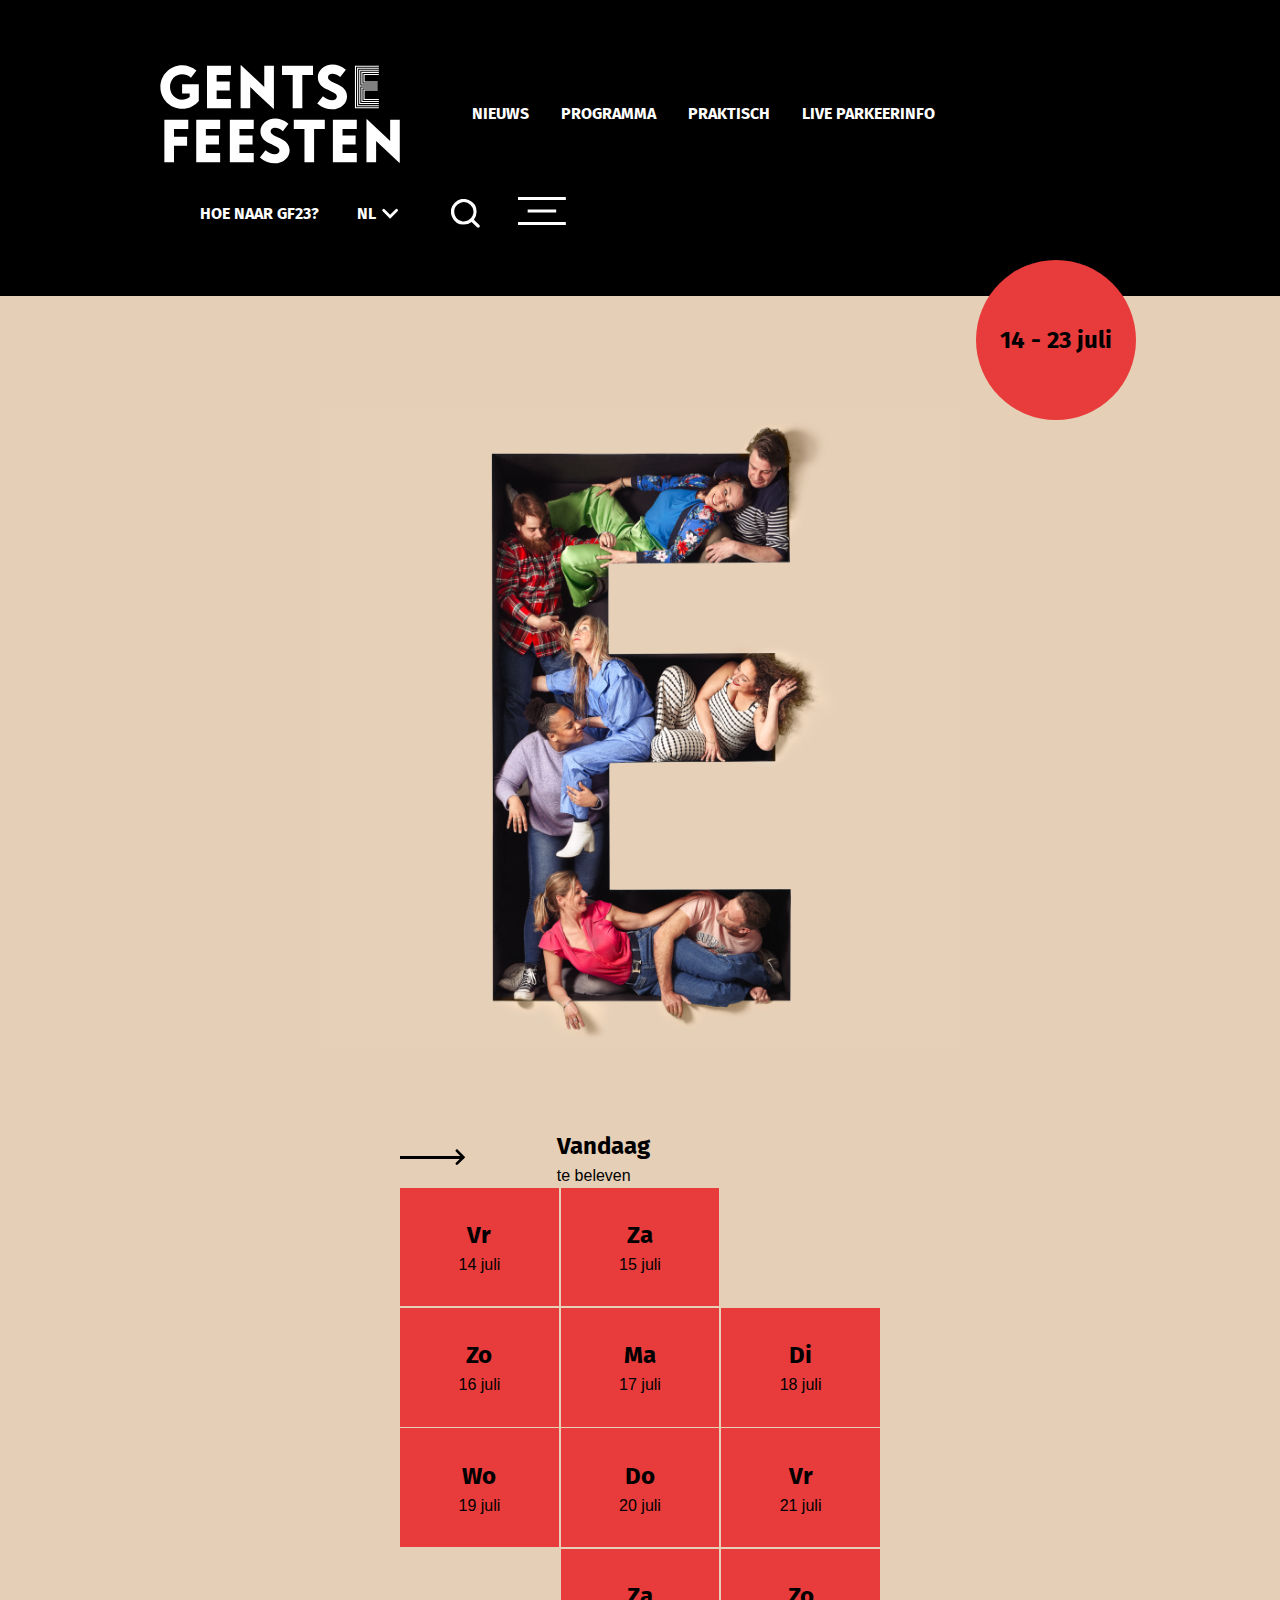
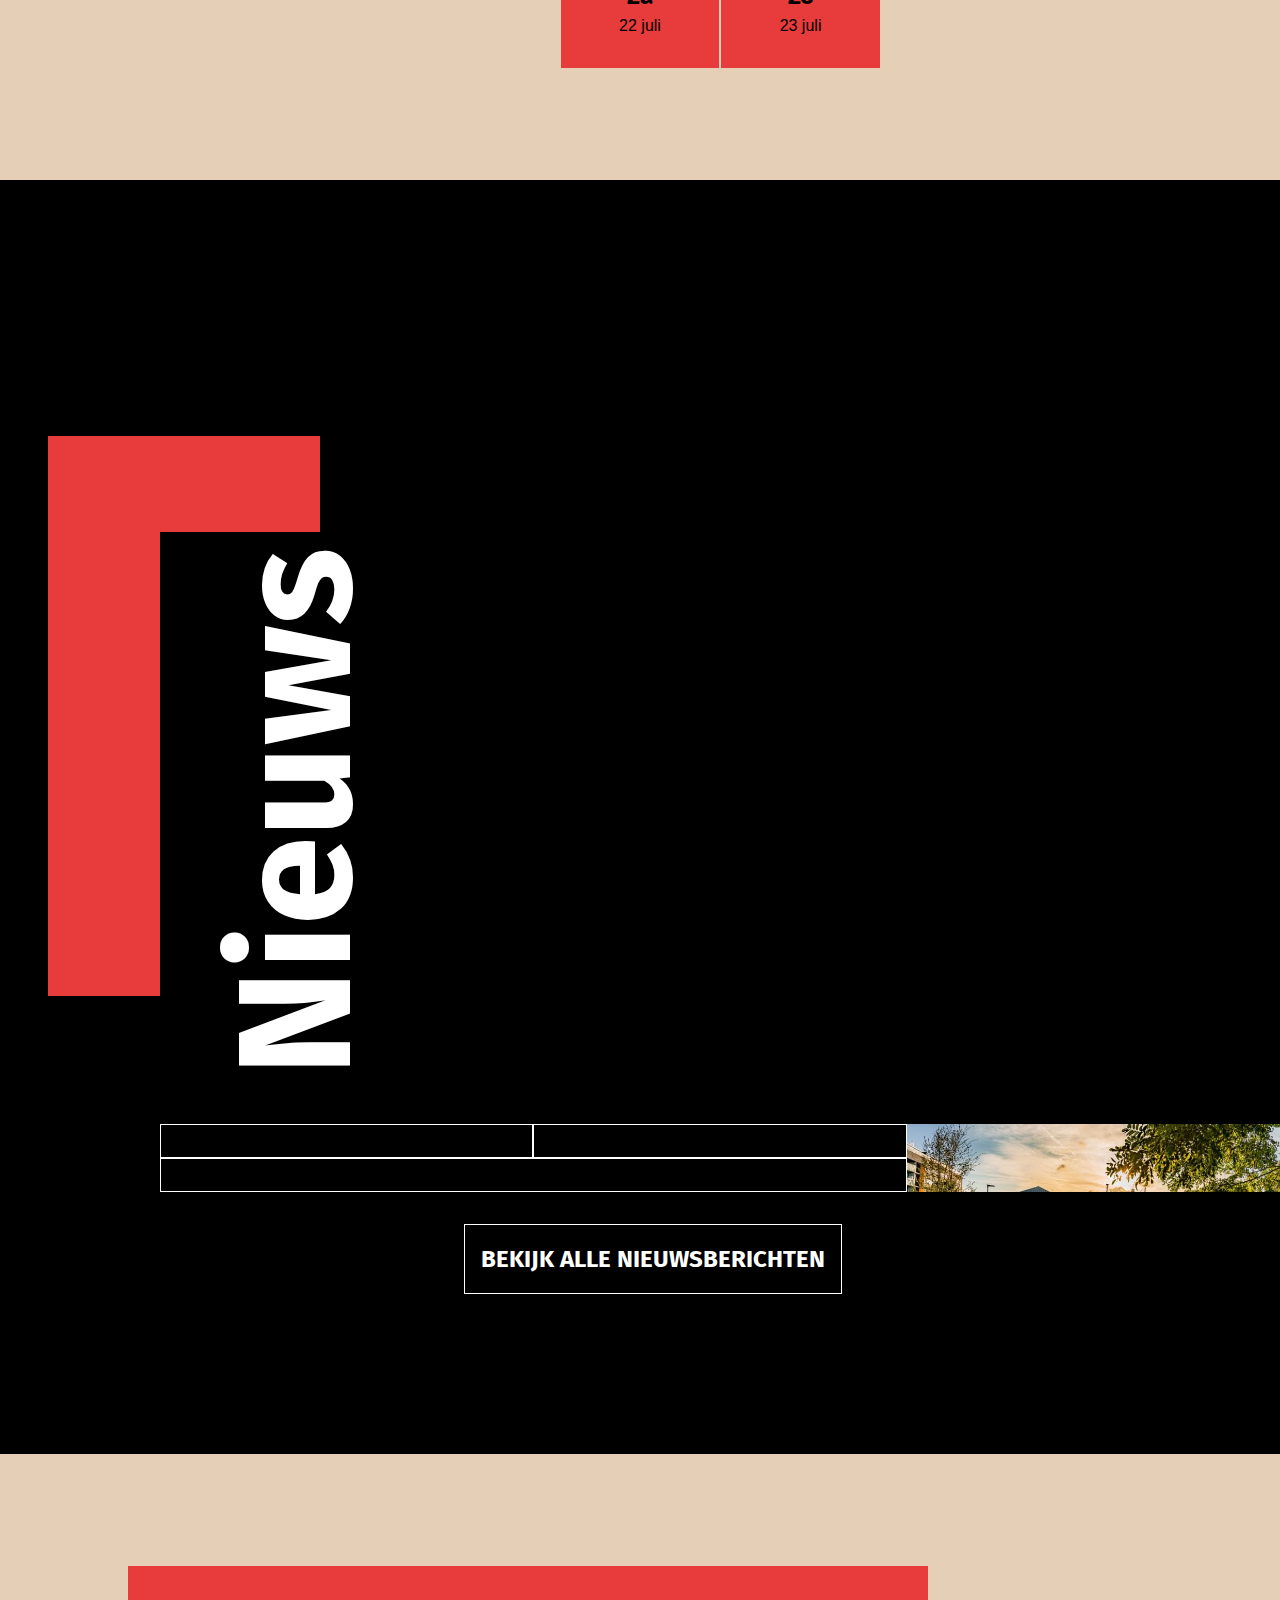
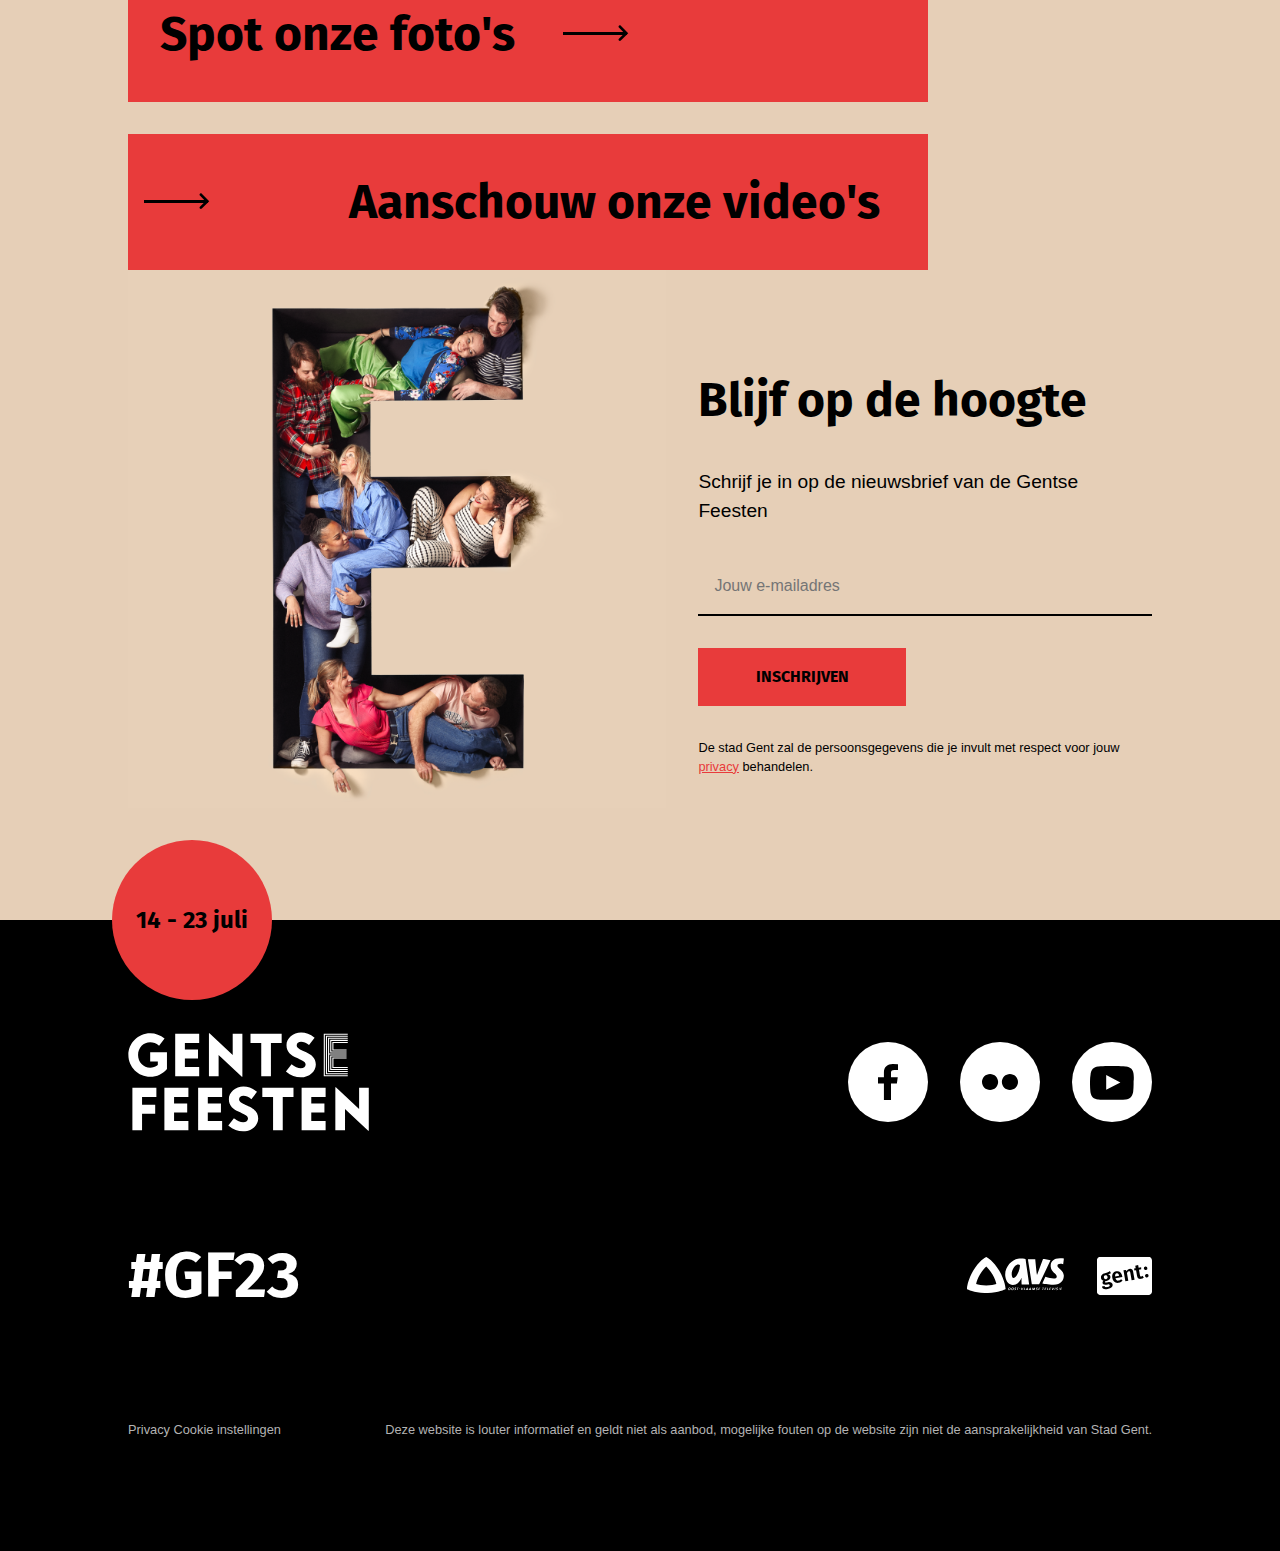
==== commit 734a94a3: "Day page all events sorted and displayed" ====
--- a/index.html
+++ b/index.html
@@ -68,7 +68,7 @@
                 <ul class="flex">
                     <li><a class="hover" href="#">hoe naar gf23?</a></li>
                     <li class="dropdown flex red relative">
-                        <button id="dropdownBtn" class="dropdown-button flex">
+                        <button id="dropdownBtn" class="dropdown-button red flex">
                             <p>nl</p>
                             <svg class="red" xmlns="http://www.w3.org/2000/svg" fill="#fff" viewBox="0 0 32 32"><path d="m15.7 21.82-8.26-8.26a1.5 1.5 0 1 1 2.12-2.12l.001.001 6.14 6.138 6.14-6.139a1.5 1.5 0 1 1 2.122 2.121l-8.26 8.26z"/></svg>
                         </button>
--- a/static/css/main.css
+++ b/static/css/main.css
@@ -102,8 +102,19 @@
 
 /* ---------------- DROPDOWN ---------------- */
 
+.dropdown-button {
+    background: transparent;
+    color: white;
+    border: none;
+    text-transform: uppercase;
+    gap: 0;
+    align-items: center;
+}
+
 .dropdown-content {
     display: none;
+    position: absolute;
+    gap: 0;
 }
 
 .showDropDown {
@@ -673,8 +684,11 @@
 }
 
 #categories {
+    display: grid;
+    grid-template-columns: repeat(3, 1fr);
     justify-content: center;
-    gap: 0;
+    gap: 1rem;
+    padding: 1rem;
 }
 
 .one-category {
@@ -686,4 +700,8 @@
 
 .tag-svg {
     width: 1.5rem;
+}
+
+#categoriesAndEvents {
+    text-align: center;
 }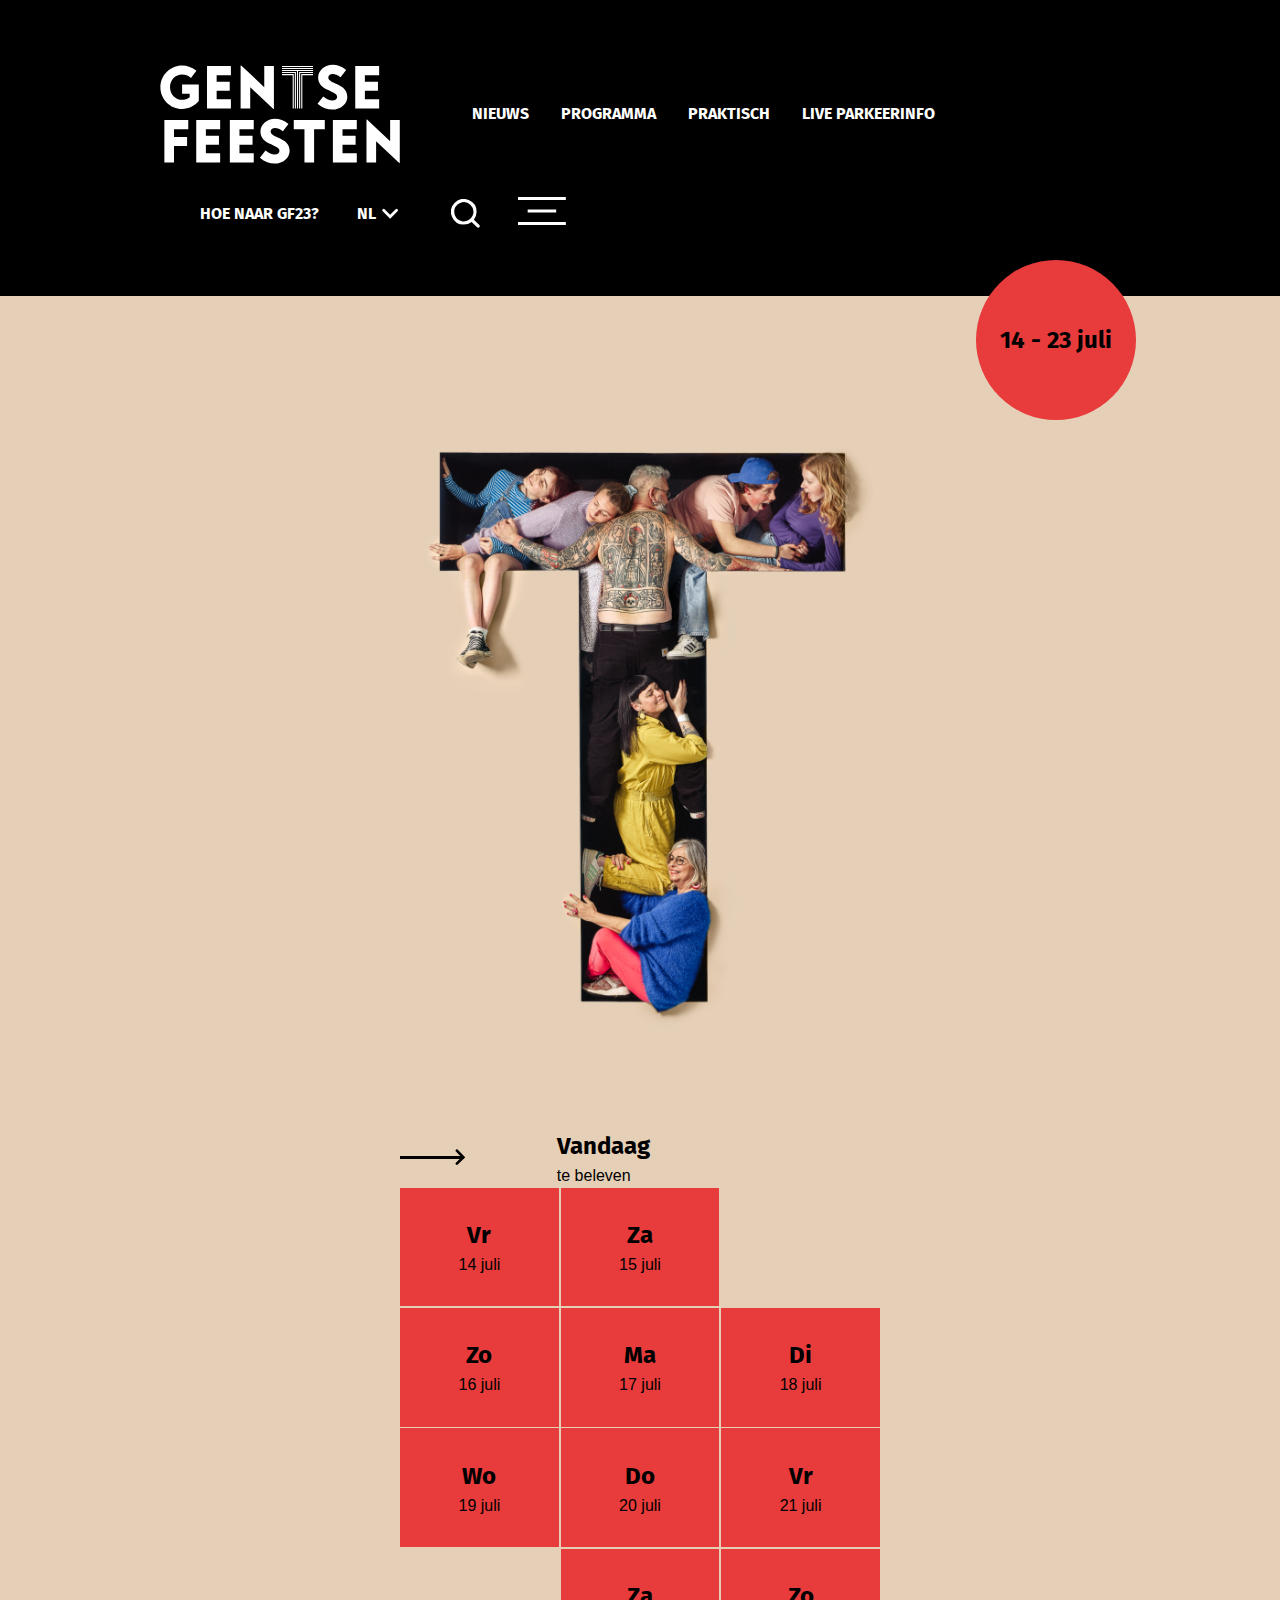
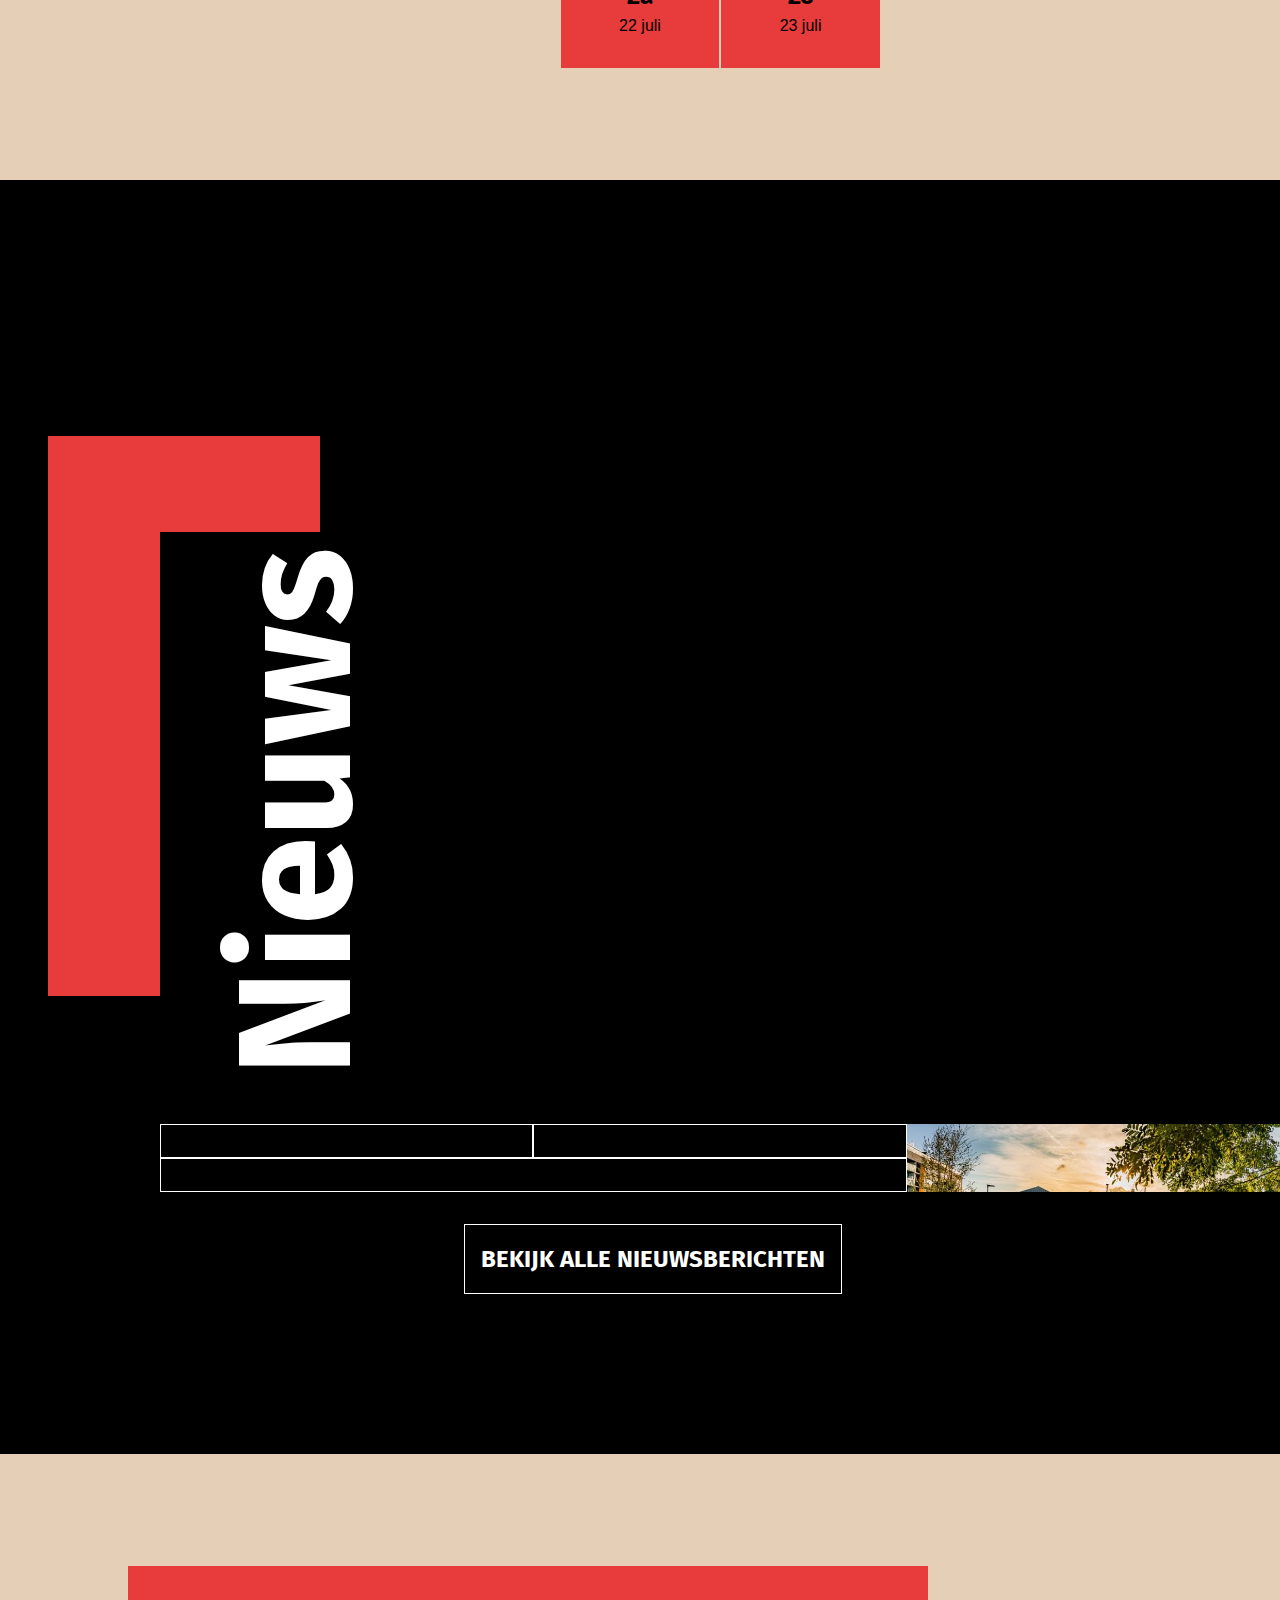
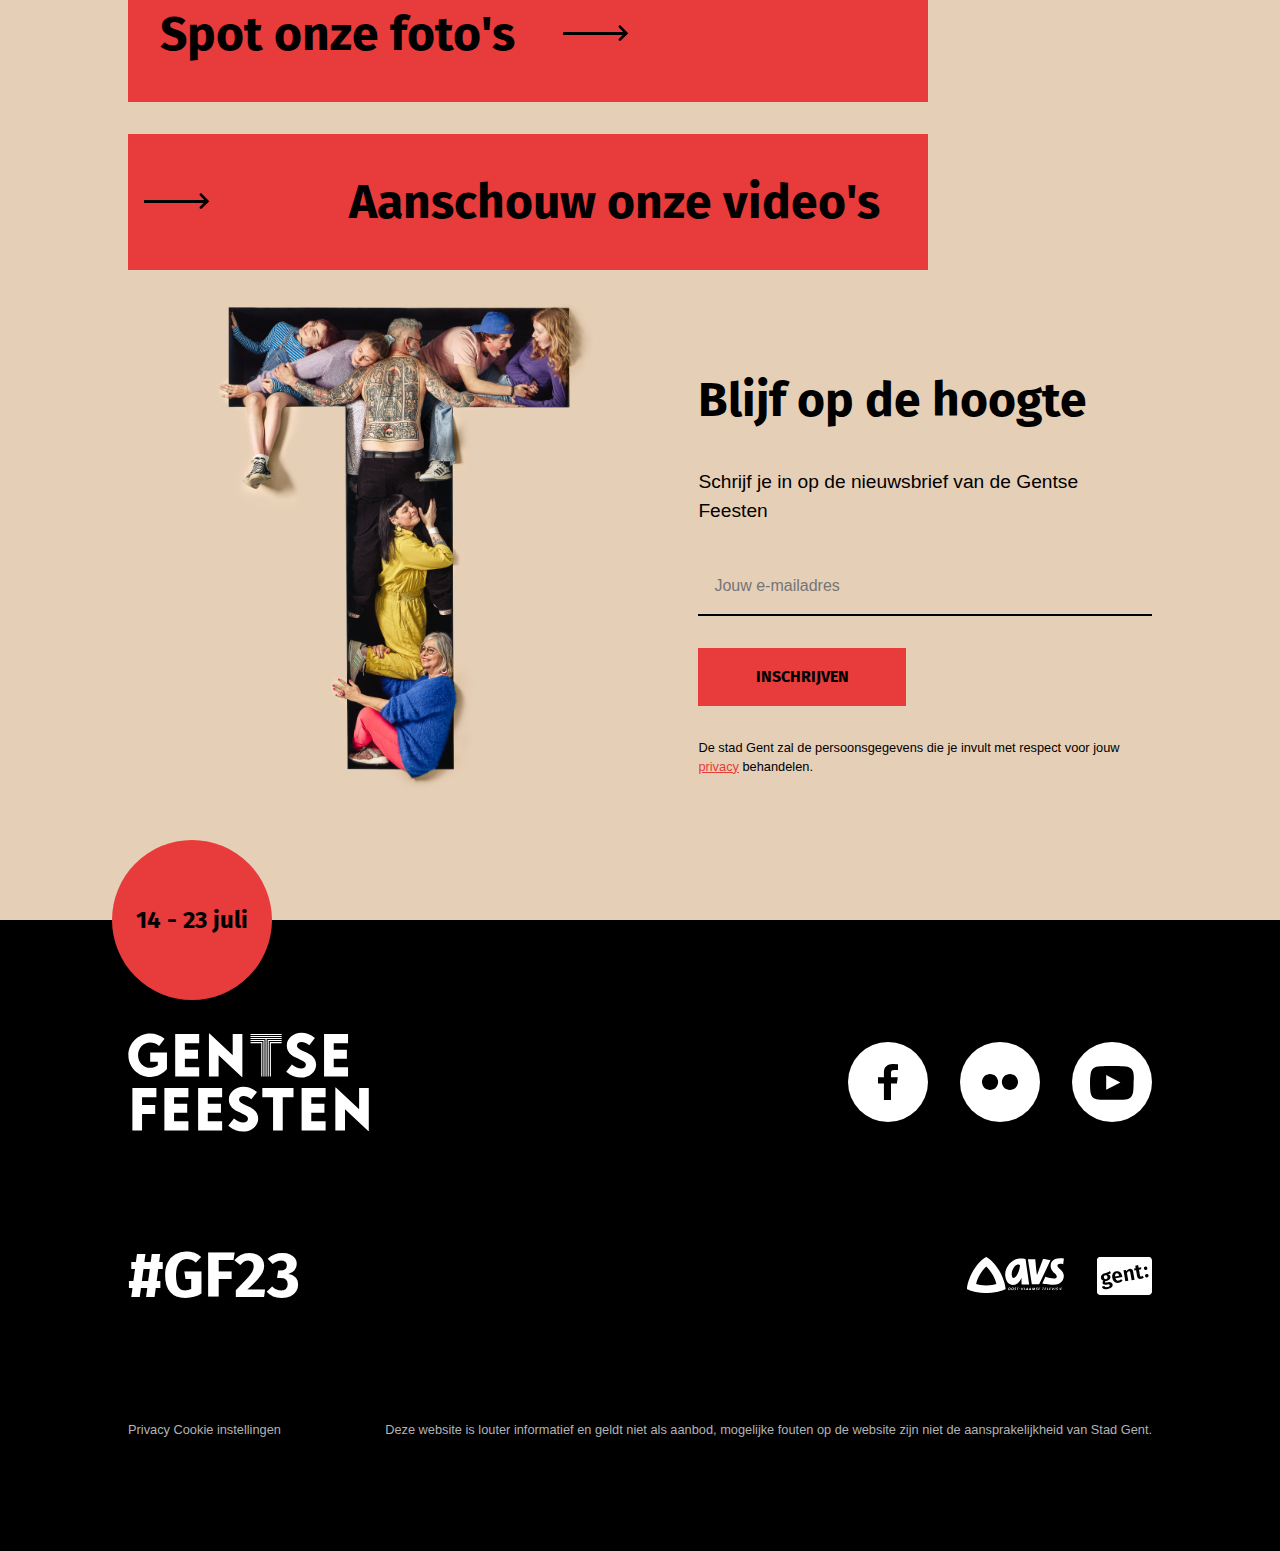
==== commit 02c93e95: "Filter by day with URLparams" ====
--- a/index.html
+++ b/index.html
@@ -59,7 +59,7 @@
                 <a href="#"><img id="gf-header-logo" alt="Gentse feesten logo"></a>
                 <ul class="flex">
                     <li><a class="hover" href="news.html">nieuws</a></li>
-                    <li><a class="hover" href="events/day.html">programma</a></li>
+                    <li><a class="hover" href="events/day.html?day=14">programma</a></li>
                     <li><a class="hover" href="#">praktisch</a></li>
                     <li><a class="hover" href="#">live parkeerinfo</a></li>
                 </ul>
--- a/static/css/main.css
+++ b/static/css/main.css
@@ -704,4 +704,16 @@
 
 #categoriesAndEvents {
     text-align: center;
+}
+
+.category-titles {
+    font-size: 3rem;
+    margin: 5rem 0;
+}
+
+.event-category-content {
+    display: grid;
+    grid-template-columns: repeat(3, 1fr);
+    gap: 5rem;
+    margin: 0 8rem;
 }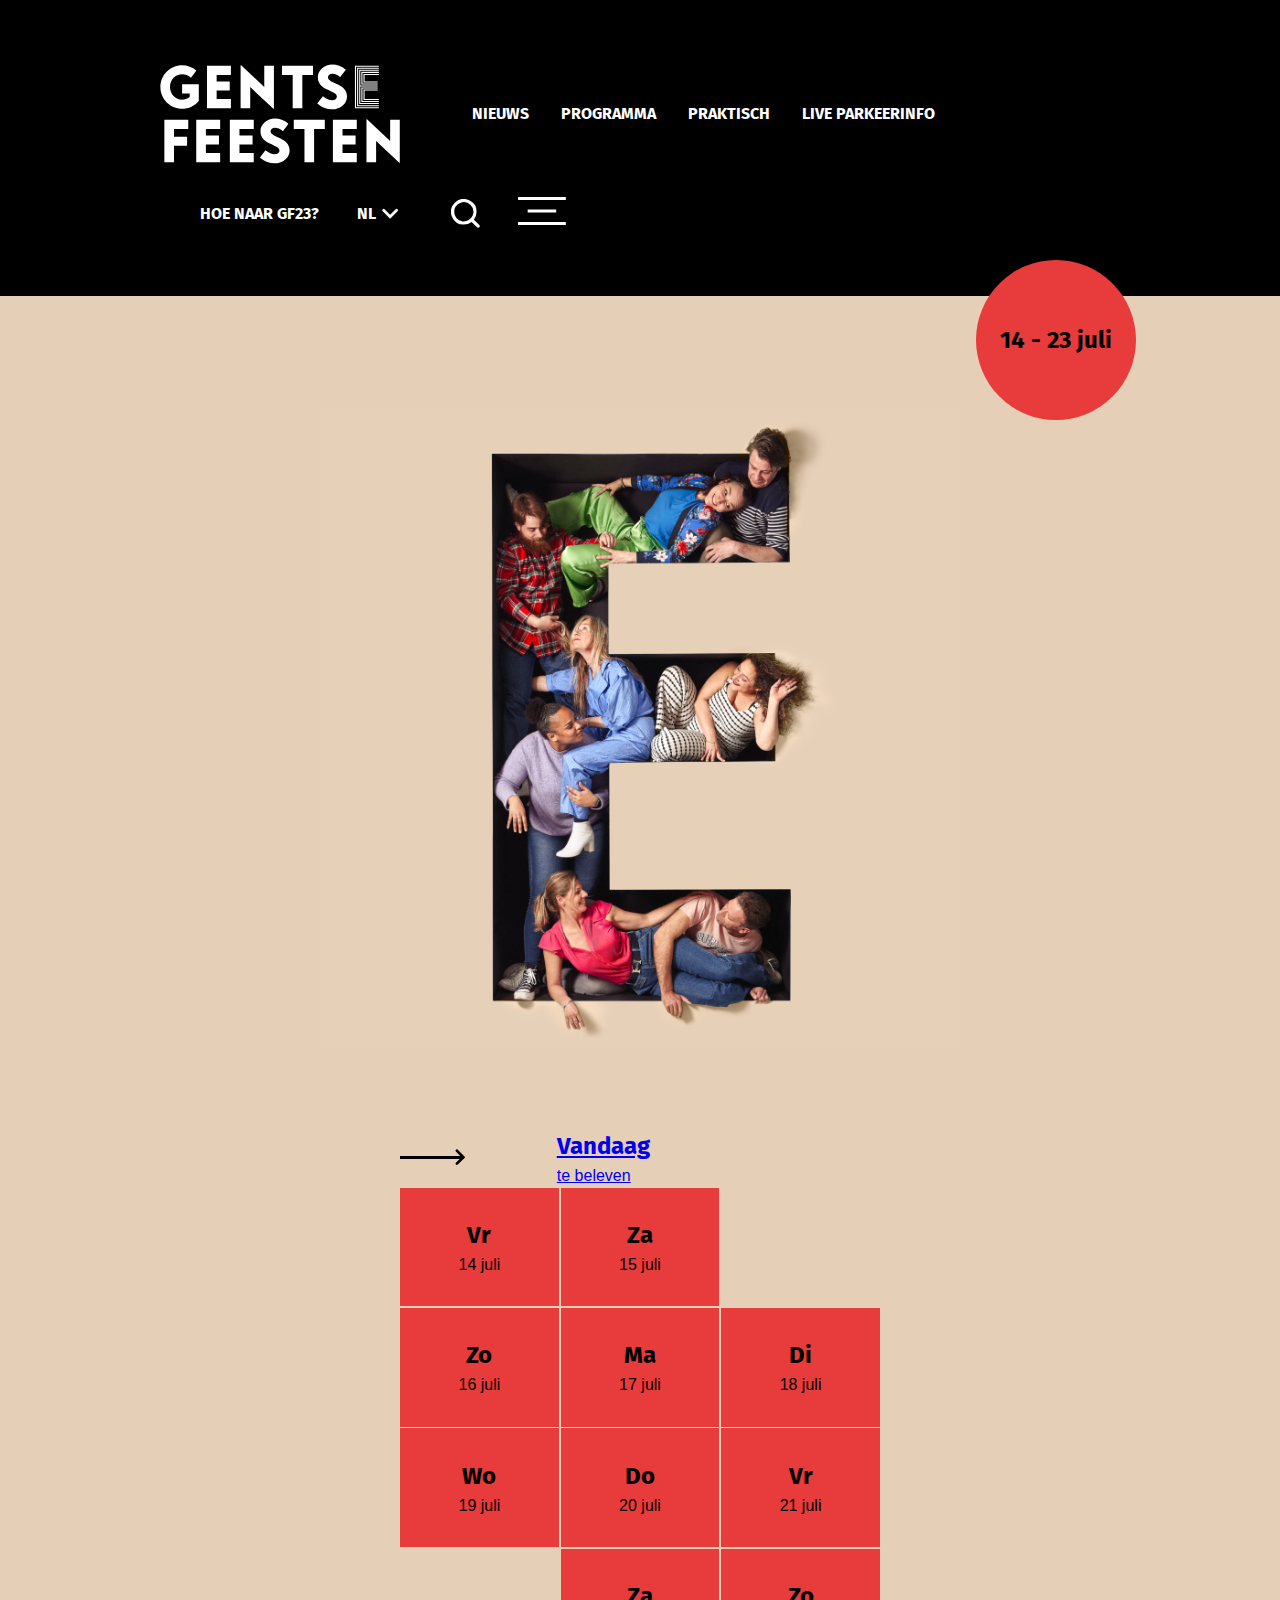
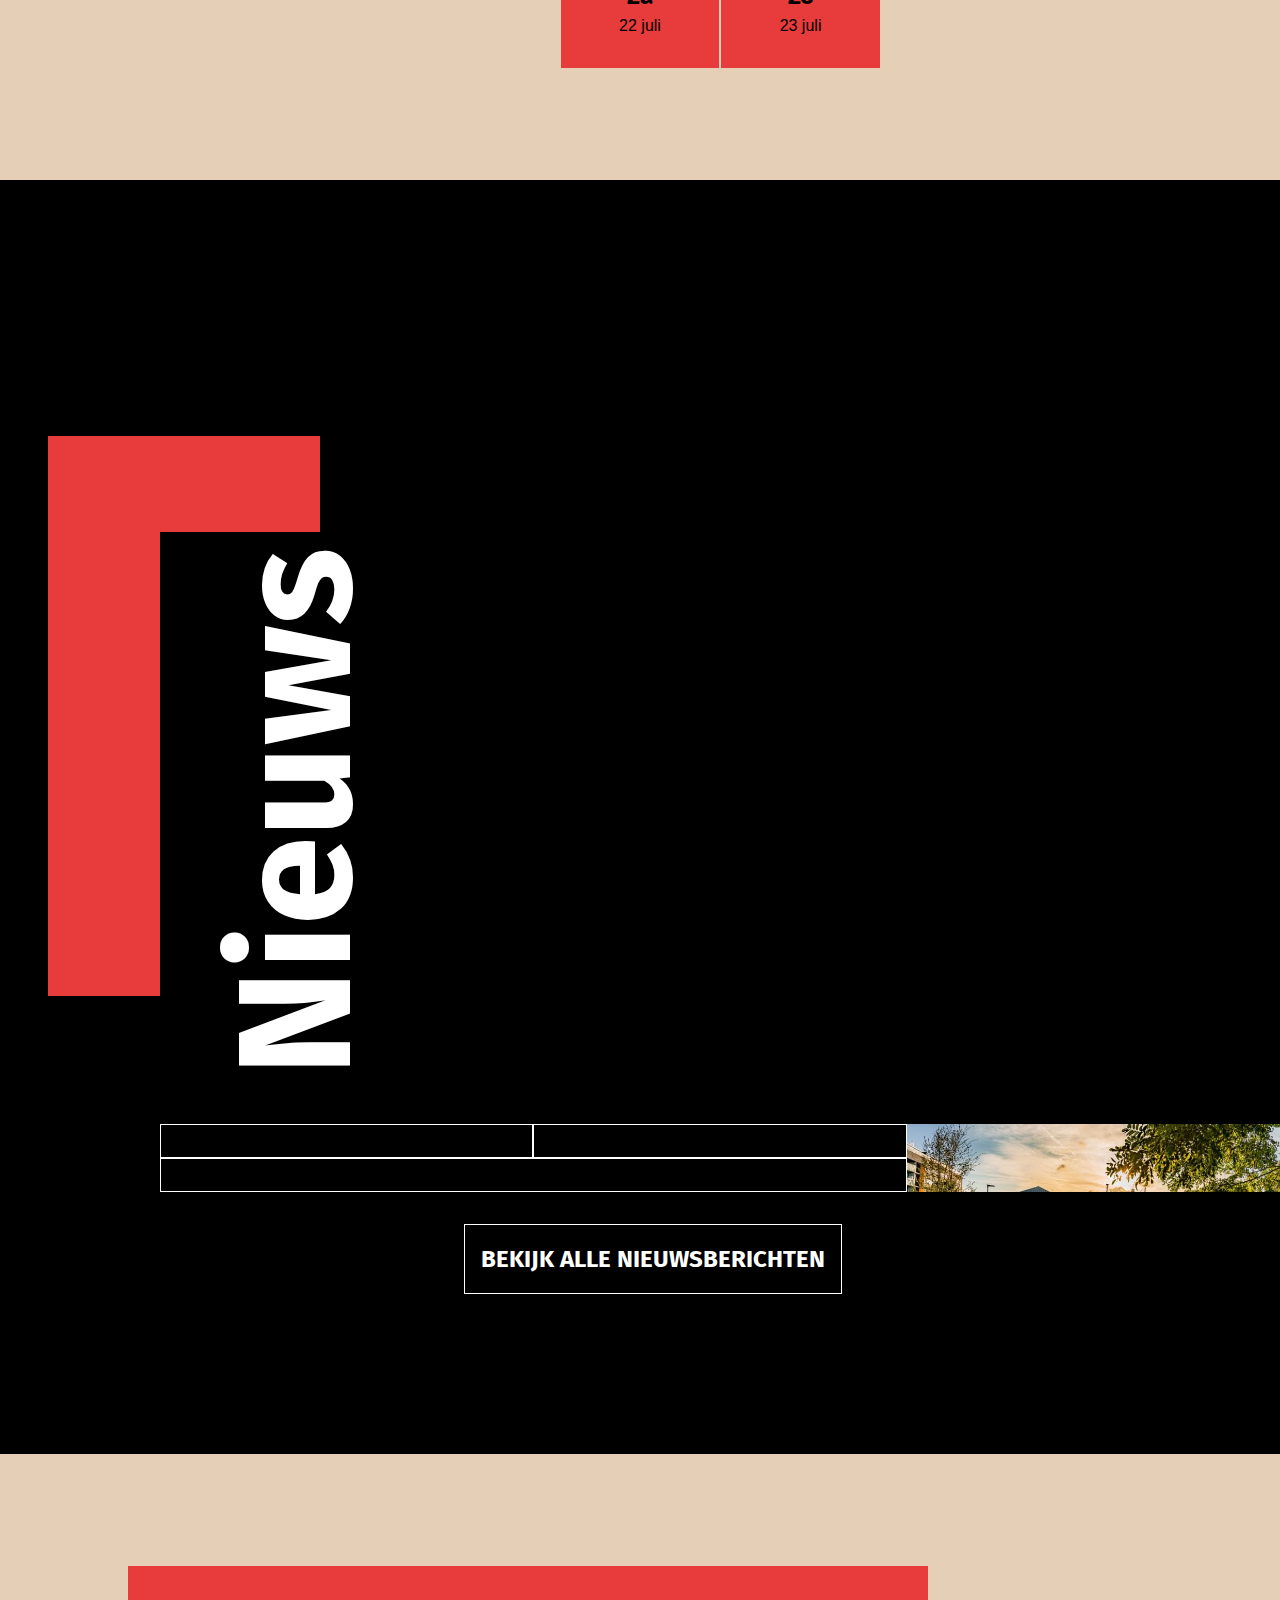
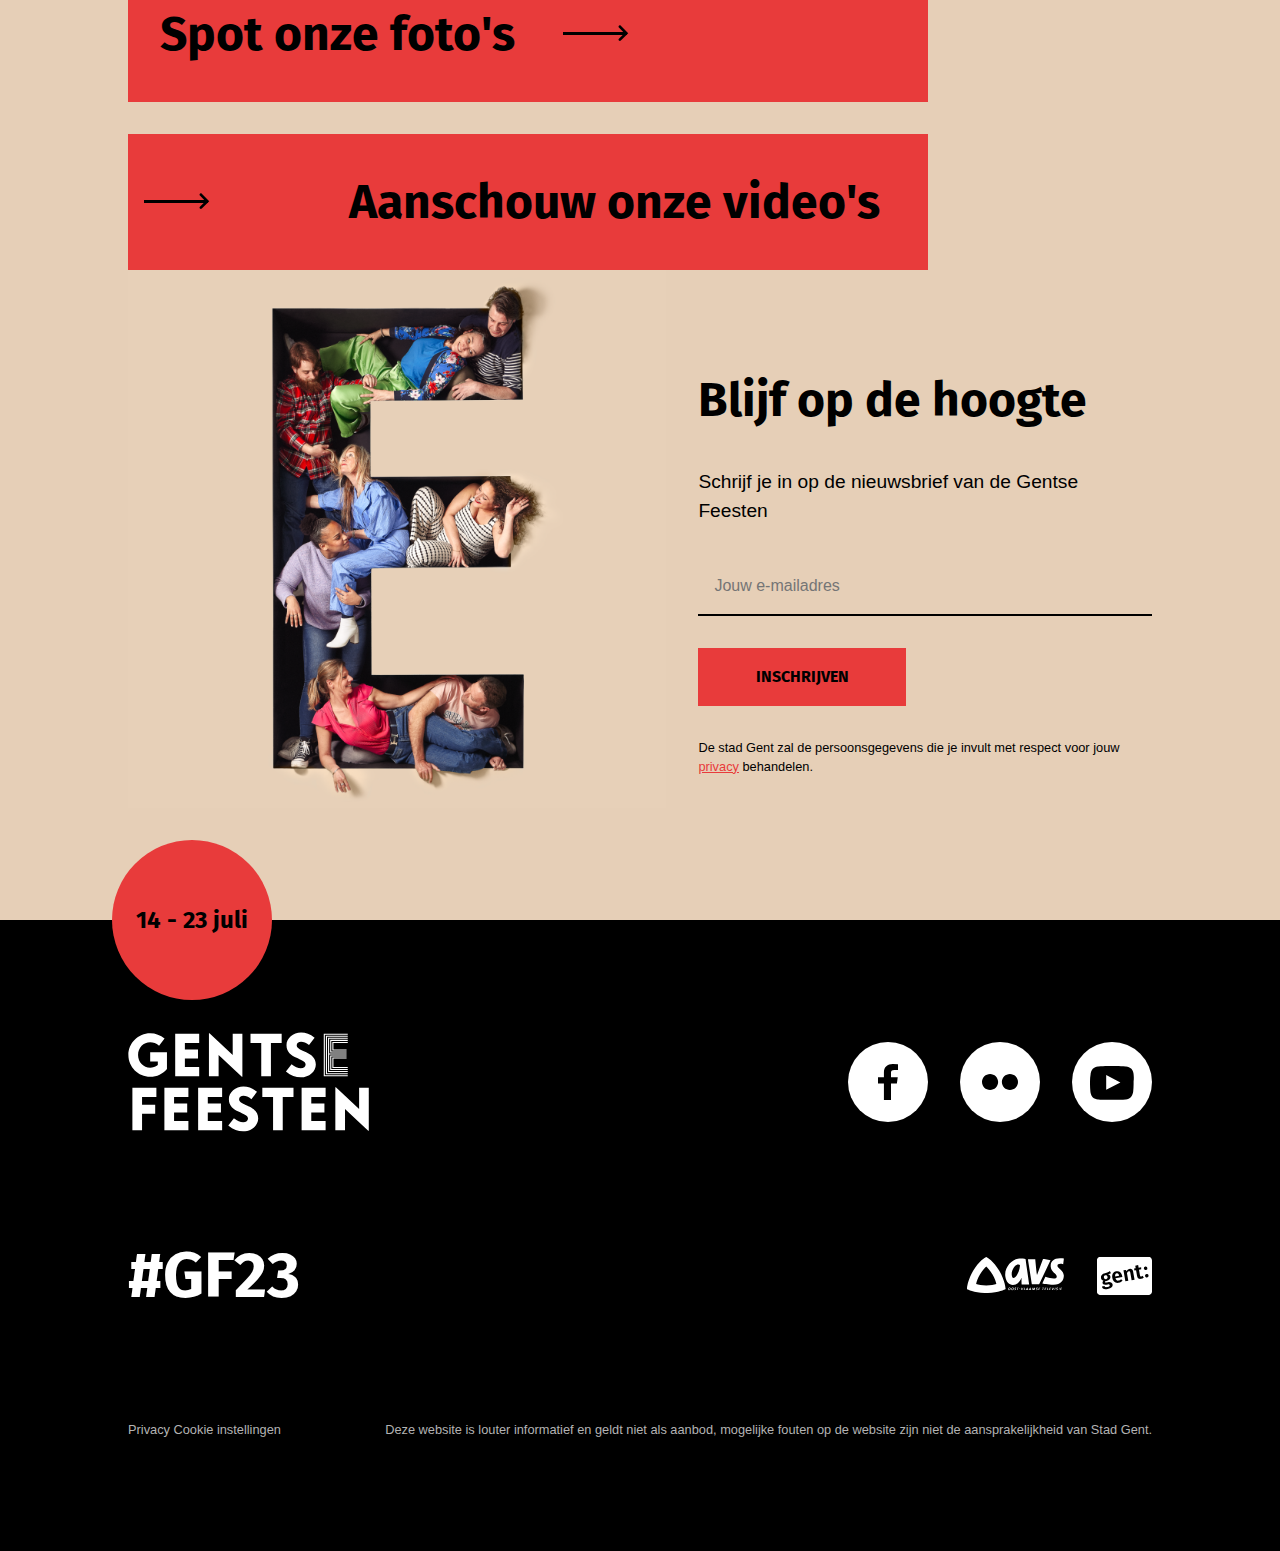
==== commit 24445ab2: "Day page properly linked with homepage" ====
--- a/index.html
+++ b/index.html
@@ -104,21 +104,23 @@
                         <div class="arrow black-arrow"></div>
                         <svg fill="#000" xmlns="http://www.w3.org/2000/svg" viewBox="0 0 32 32"><path d="M12.5 7c.384 0 .768.146 1.06.439l8.26 8.261-8.26 8.261a1.5 1.5 0 0 1-2.121-2.122l6.14-6.14-6.14-6.139a1.502 1.502 0 0 1 1.06-2.561z"/></svg>
                         <div class="black arrow-box-text">
-                            <h2>Vandaag</h2>
-                            <p>te beleven</p>
+                            <a href="events/day.html?day=14">
+                                <h2>Vandaag</h2>
+                                <p>te beleven</p>
+                            </a>
                         </div>
                     </div>
                     <div class="first-grid">
-                        <a href="#" class="grid-layout flex" id="div1"><h2>Vr</h2><p>14 juli</p></a>
-                        <a href="#" class="grid-layout flex" id="div2"><h2>Za</h2><p>15 juli</p></a>
-                        <a href="#" class="grid-layout flex" id="div3"><h2>Zo</h2><p>16 juli</p></a>
-                        <a href="#" class="grid-layout flex" id="div4"><h2>Ma</h2><p>17 juli</p></a>
-                        <a href="#" class="grid-layout flex" id="div5"><h2>Di</h2><p>18 juli</p></a>
-                        <a href="#" class="grid-layout flex" id="div6"><h2>Wo</h2><p>19 juli</p></a>
-                        <a href="#" class="grid-layout flex" id="div7"><h2>Do</h2><p>20 juli</p></a>
-                        <a href="#" class="grid-layout flex" id="div8"><h2>Vr</h2><p>21 juli</p></a>
-                        <a href="#" class="grid-layout flex" id="div9"><h2>Za</h2><p>22 juli</p></a>
-                        <a href="#" class="grid-layout flex" id="div10"><h2>Zo</h2><p>23 juli</p></a>
+                        <a href="events/day.html?day=14" class="grid-layout flex" id="div1"><h2>Vr</h2><p>14 juli</p></a>
+                        <a href="events/day.html?day=15" class="grid-layout flex" id="div2"><h2>Za</h2><p>15 juli</p></a>
+                        <a href="events/day.html?day=16" class="grid-layout flex" id="div3"><h2>Zo</h2><p>16 juli</p></a>
+                        <a href="events/day.html?day=17" class="grid-layout flex" id="div4"><h2>Ma</h2><p>17 juli</p></a>
+                        <a href="events/day.html?day=18" class="grid-layout flex" id="div5"><h2>Di</h2><p>18 juli</p></a>
+                        <a href="events/day.html?day=19" class="grid-layout flex" id="div6"><h2>Wo</h2><p>19 juli</p></a>
+                        <a href="events/day.html?day=20" class="grid-layout flex" id="div7"><h2>Do</h2><p>20 juli</p></a>
+                        <a href="events/day.html?day=21" class="grid-layout flex" id="div8"><h2>Vr</h2><p>21 juli</p></a>
+                        <a href="events/day.html?day=22" class="grid-layout flex" id="div9"><h2>Za</h2><p>22 juli</p></a>
+                        <a href="events/day.html?day=23" class="grid-layout flex" id="div10"><h2>Zo</h2><p>23 juli</p></a>
                     </div>
                 </div>
             </div>
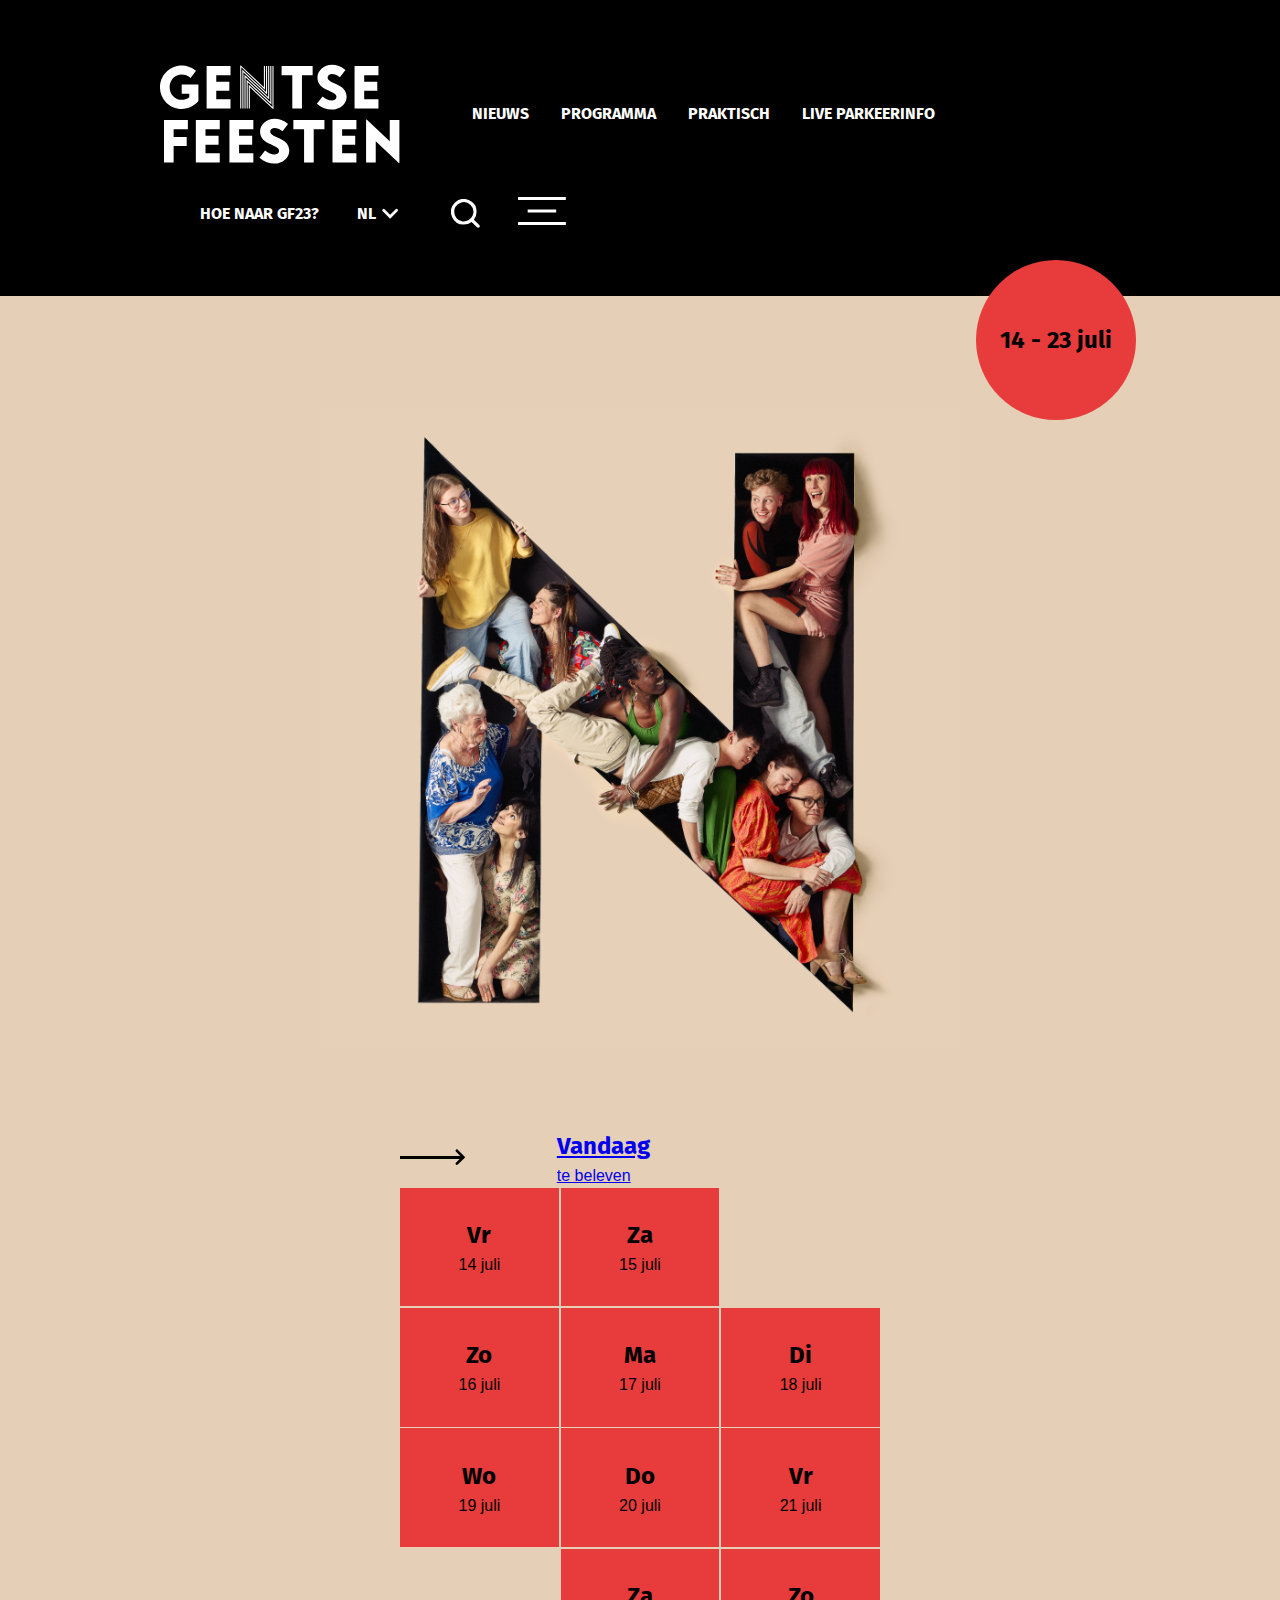
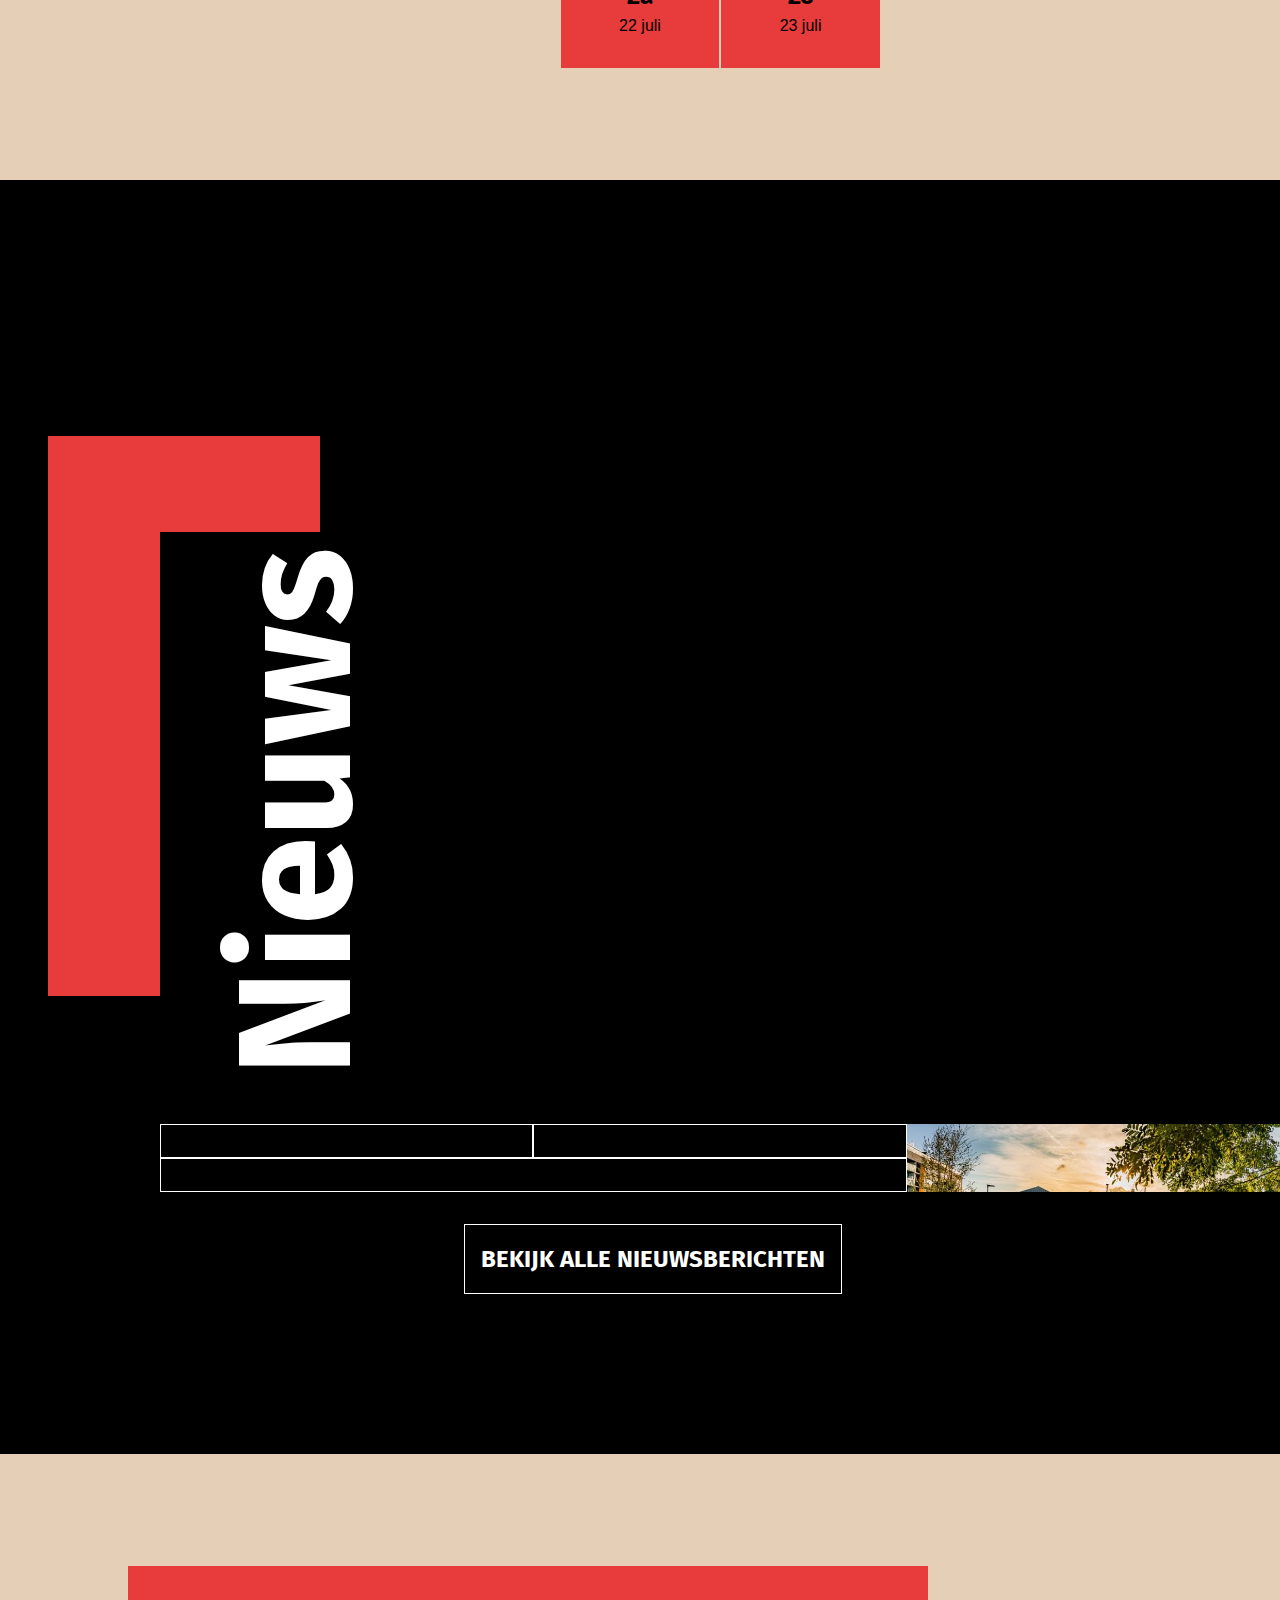
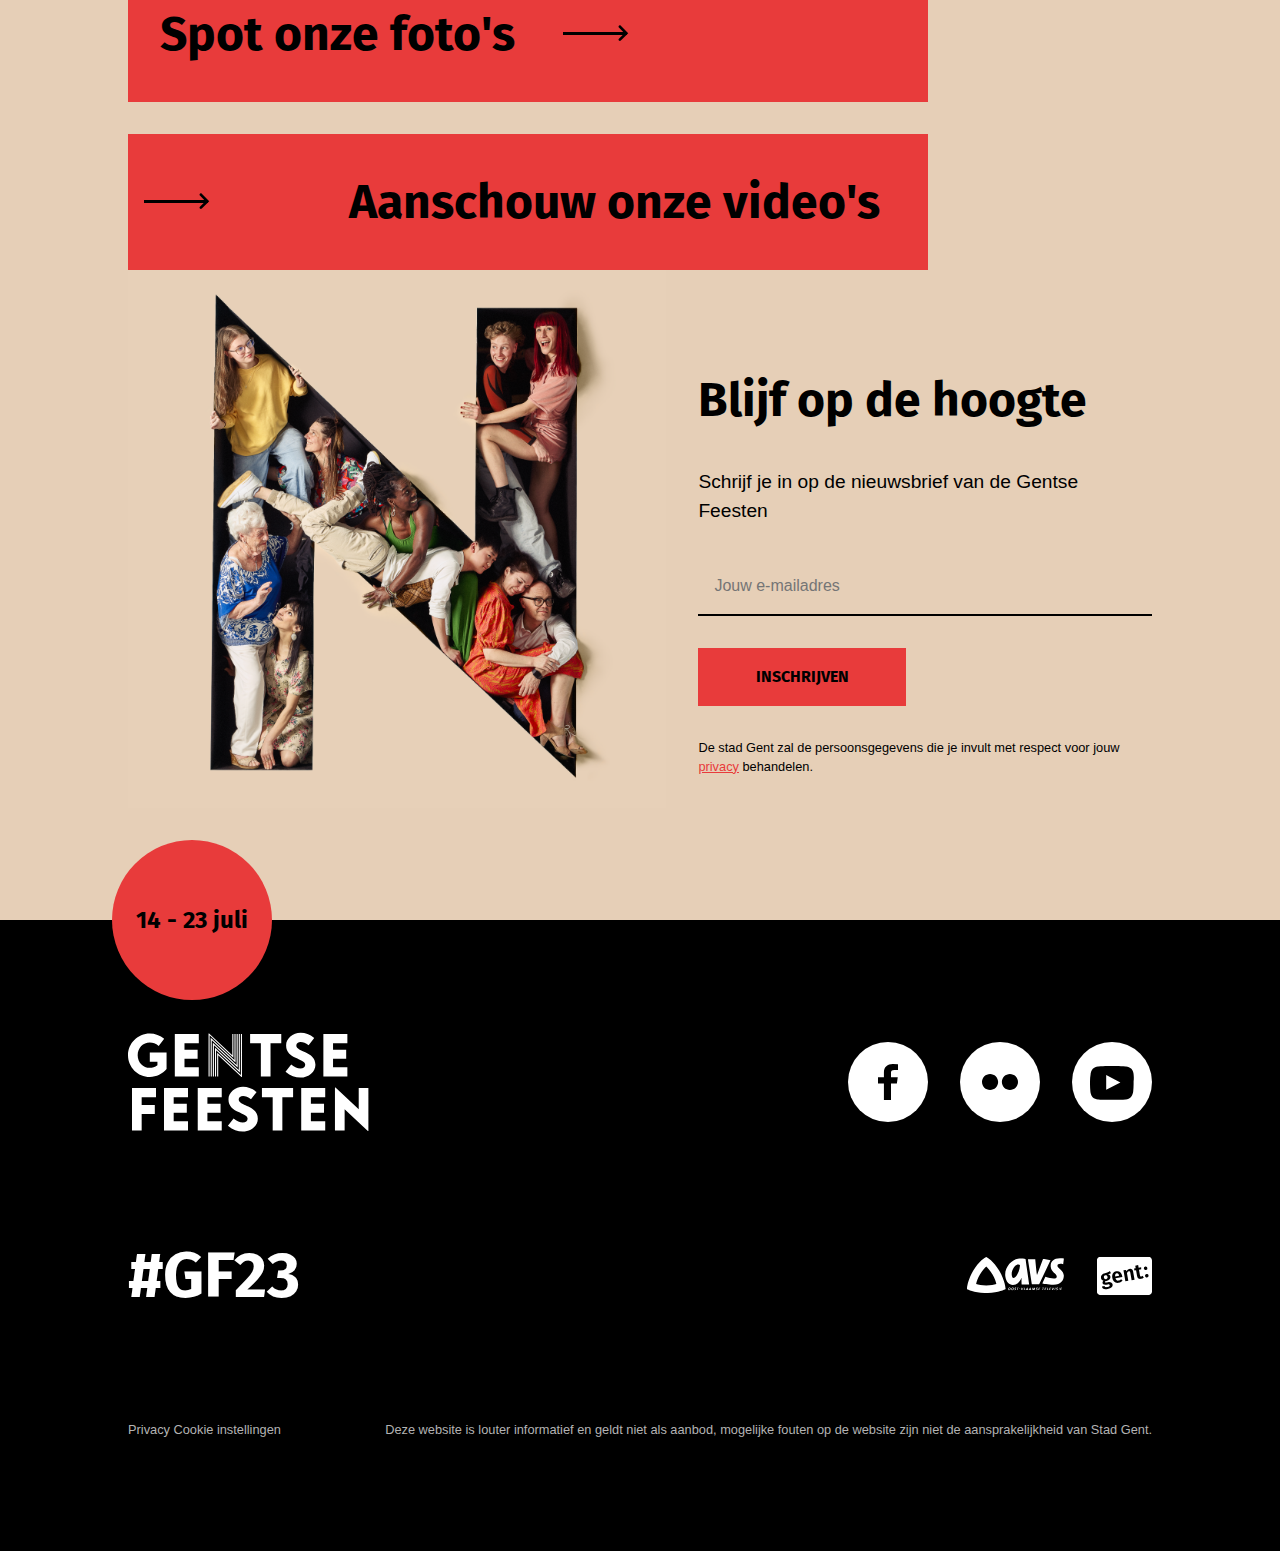
==== commit 8e9e23cf: "Arrow back up finished" ====
--- a/index.html
+++ b/index.html
@@ -18,23 +18,23 @@
             <nav class="menu-nav flex">
                 <ul>
                     <li><a href="news.html">Nieuws</a></li>
-                    <li><a href="events/detail.html">Programma</a></li>
+                    <li><a href="events/day.html?day=14">Programma</a></li>
                     <li><a href="#">Praktisch</a></li>
                     <li><a href="#">Live parkeerinfo</a></li>
                     <li><a href="#">Hoe naar gf23?</a></li>
                 </ul>
                 <ul>
                     <br>
-                    <li><a href="#">Vrijdag 14 juli</a></li>
-                    <li><a href="#">Zaterdag 15 juli</a></li>
-                    <li><a href="#">Zondag 16 juli</a></li>
-                    <li><a href="#">Maandag 17 juli</a></li>
-                    <li><a href="#">Dinsdag 18 juli</a></li>
-                    <li><a href="#">Woensdag 19 juli</a></li>
-                    <li><a href="#">Donderdag 20 juli</a></li>
-                    <li><a href="#">Vrijdag 21 juli</a></li>
-                    <li><a href="#">Zaterdag 22 juli</a></li>
-                    <li><a href="#">Zondag 23 juli</a></li>
+                    <li><a href="events/day.html?day=14">Vrijdag 14 juli</a></li>
+                    <li><a href="events/day.html?day=15">Zaterdag 15 juli</a></li>
+                    <li><a href="events/day.html?day=16">Zondag 16 juli</a></li>
+                    <li><a href="events/day.html?day=17">Maandag 17 juli</a></li>
+                    <li><a href="events/day.html?day=18">Dinsdag 18 juli</a></li>
+                    <li><a href="events/day.html?day=19">Woensdag 19 juli</a></li>
+                    <li><a href="events/day.html?day=20">Donderdag 20 juli</a></li>
+                    <li><a href="events/day.html?day=21">Vrijdag 21 juli</a></li>
+                    <li><a href="events/day.html?day=22">Zaterdag 22 juli</a></li>
+                    <li><a href="events/day.html?day=23">Zondag 23 juli</a></li>
                     <li><a href="events/detail.html">Programma</a></li>
                 </ul>
             </nav>
--- a/static/css/main.css
+++ b/static/css/main.css
@@ -704,11 +704,19 @@
 
 #categoriesAndEvents {
     text-align: center;
+    margin: 8rem;
 }
 
 .category-titles {
+    align-items: center;
+    gap: 2rem;
+    justify-content: center;
+}
+
+.category-titles h2 {
     font-size: 3rem;
-    margin: 5rem 0;
+    padding-right: 0;
+    margin: 0;
 }
 
 .event-category-content {
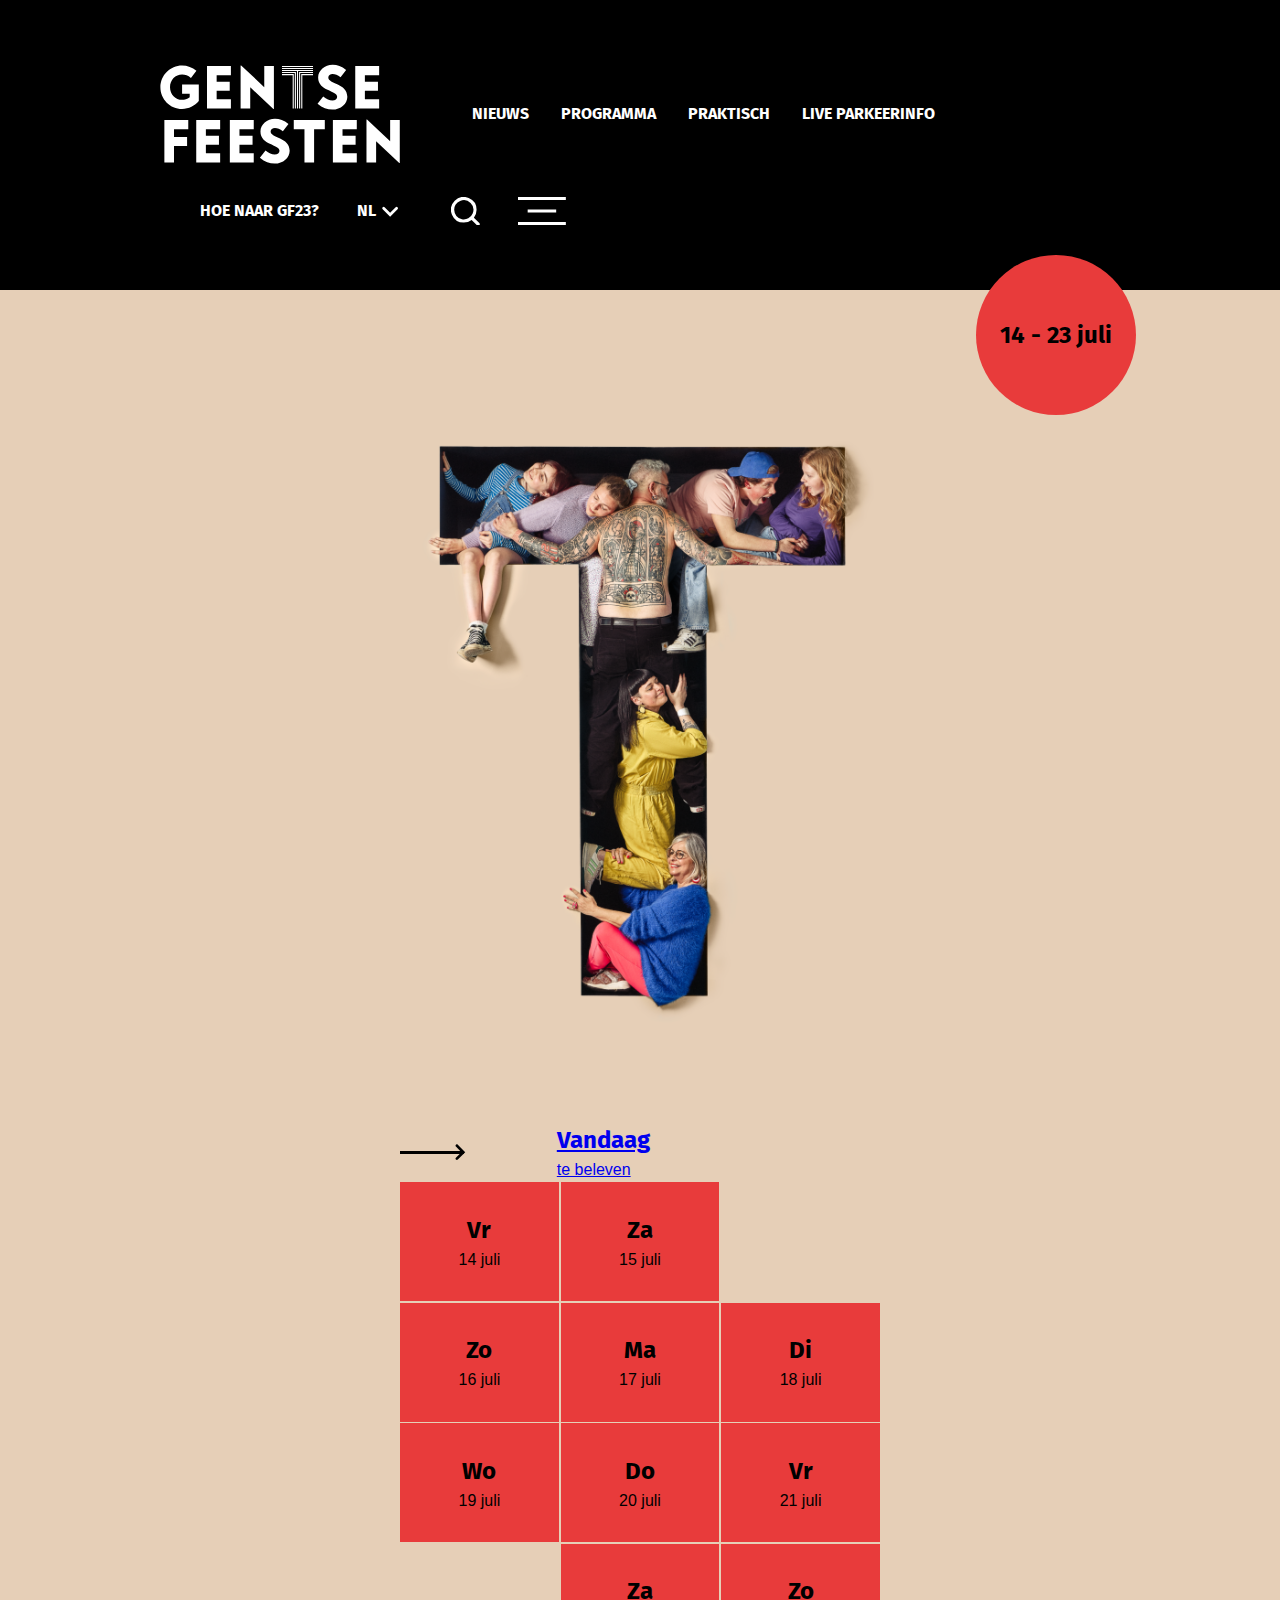
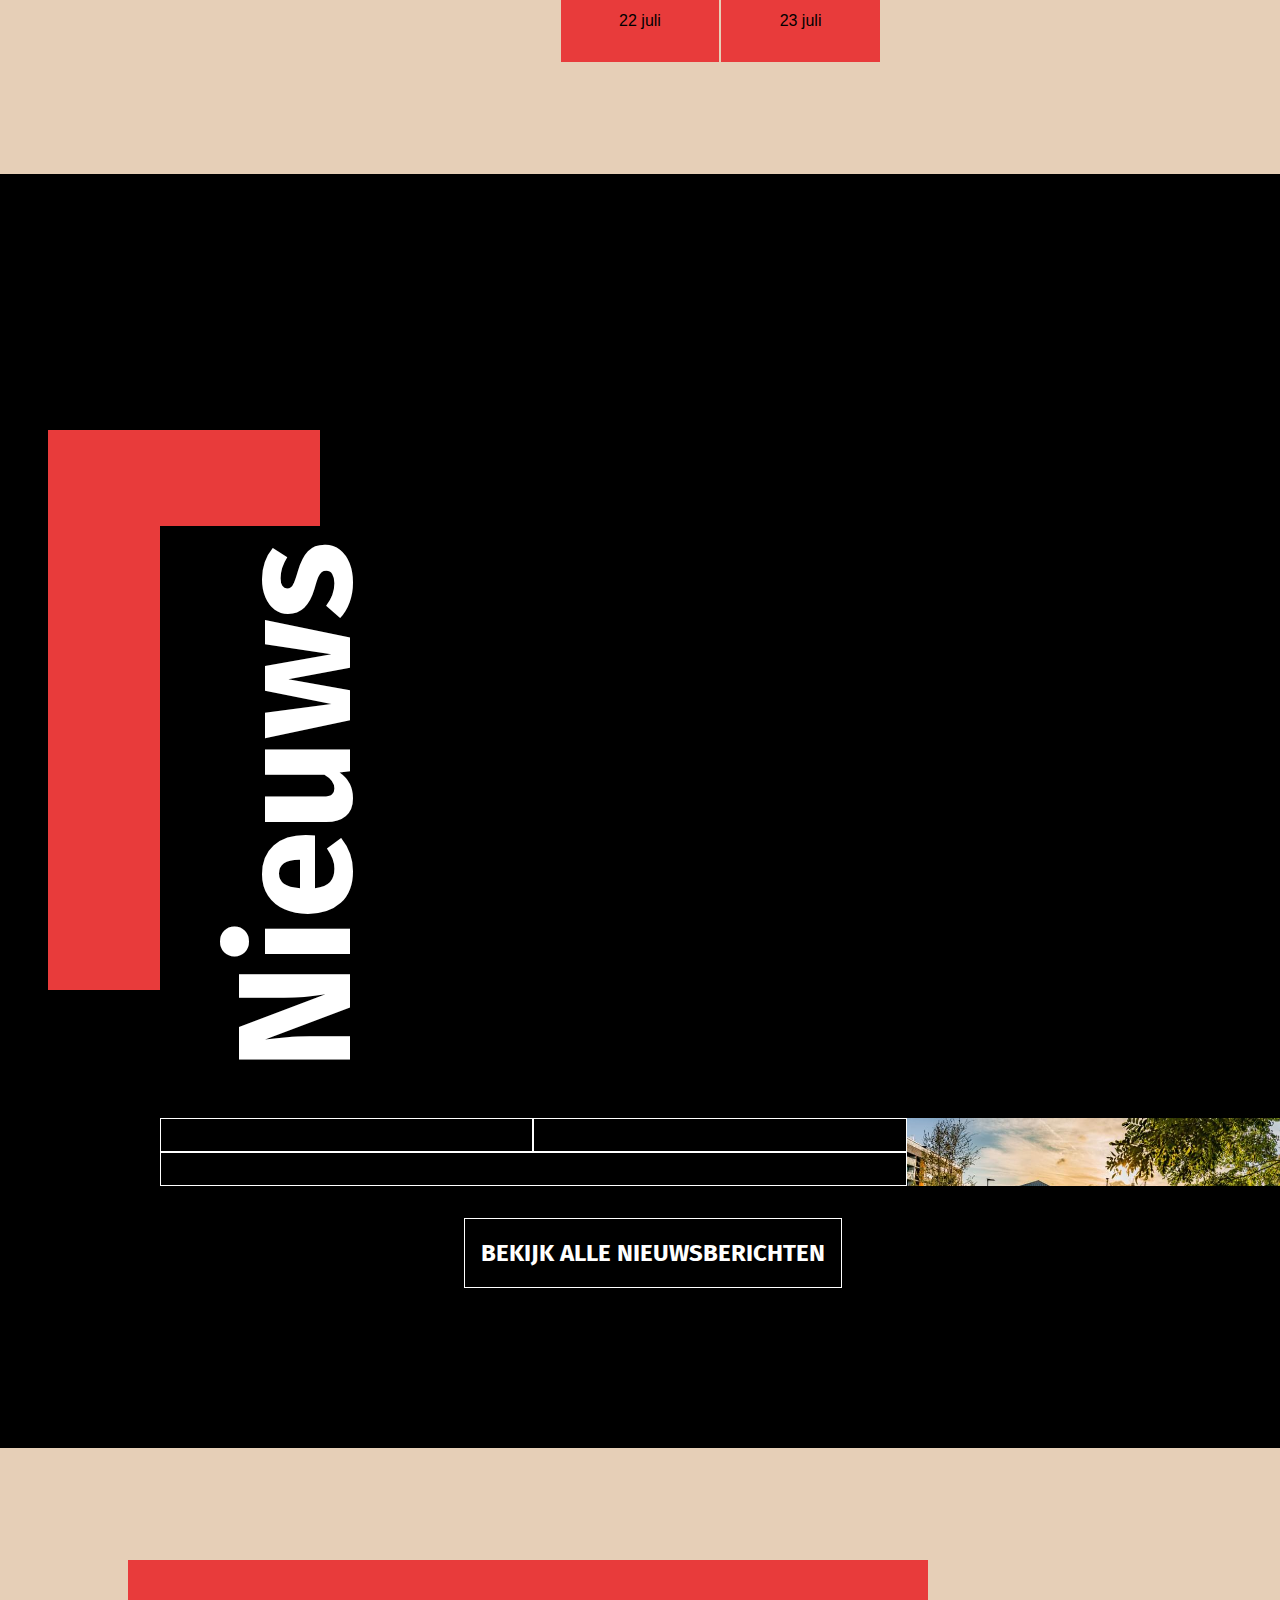
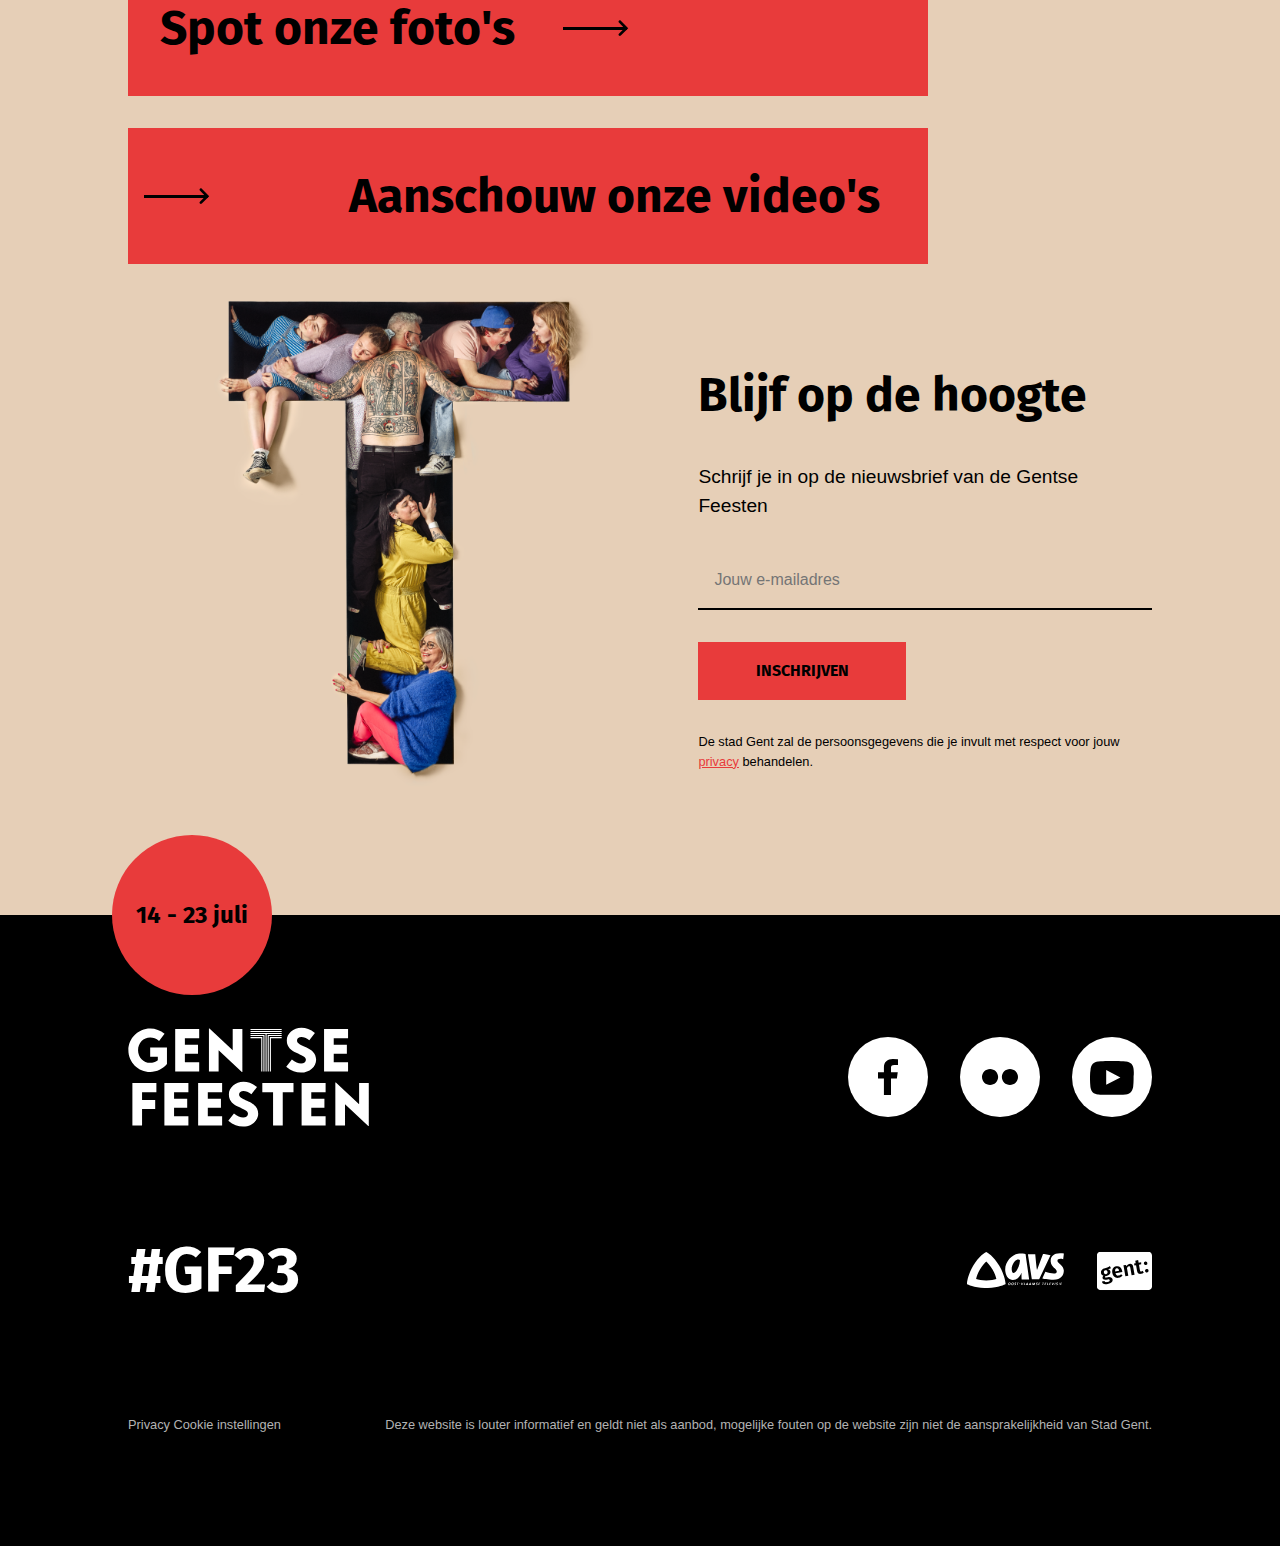
==== commit 56ca8128: "Mobile version header + footer" ====
--- a/index.html
+++ b/index.html
@@ -64,7 +64,7 @@
                     <li><a class="hover" href="#">live parkeerinfo</a></li>
                 </ul>
             </div>
-            <div class="right-nav">
+            <div class="flex right-nav">
                 <ul class="flex">
                     <li><a class="hover" href="#">hoe naar gf23?</a></li>
                     <li class="dropdown flex red relative">
@@ -83,22 +83,18 @@
                         <a href="search.html">
                             <svg class="red" xmlns="http://www.w3.org/2000/svg" fill="#fff" viewBox="0 0 32 32"><path d="m31.474 28.951-6.043-6.025a14.08 14.08 0 0 0 3.004-8.708A14.22 14.22 0 0 0 4.163 4.164a14.215 14.215 0 0 0-3.082 15.495 14.217 14.217 0 0 0 13.136 8.777 14.072 14.072 0 0 0 8.708-3.004l6.025 6.043a1.77 1.77 0 0 0 1.262.526 1.776 1.776 0 0 0 1.261-.526 1.77 1.77 0 0 0 .526-1.261 1.77 1.77 0 0 0-.526-1.262zM3.554 14.218a10.659 10.659 0 0 1 6.583-9.851 10.667 10.667 0 0 1 11.621 2.311 10.66 10.66 0 0 1 2.311 11.621 10.663 10.663 0 0 1-20.514-4.081z"/></svg>
                         </a>
-                    </li>       
-                    <li>
-                        <button id="hamburger-menu-button">
-                            <svg class="hamburger-svg red" xmlns="http://www.w3.org/2000/svg" fill="#fff" viewBox="0 0 55 32"><path d="M0 0h54.825v3.404H0V0zm11.072 14.298h32.681v3.404H11.072v-3.404zM0 28.596h54.825V32H0v-3.404z"/></svg>
-                        </button>
                     </li>
                 </ul>
+                <button id="hamburger-menu-button">
+                    <svg class="hamburger-svg red" xmlns="http://www.w3.org/2000/svg" fill="#fff" viewBox="0 0 55 32"><path d="M0 0h54.825v3.404H0V0zm11.072 14.298h32.681v3.404H11.072v-3.404zM0 28.596h54.825V32H0v-3.404z"/></svg>
+                </button>
             </div>
         </nav>
     </header>
     <main>
         <section class="bg-light-color relative">
             <div class="gf-first-section container flex">
-                <div>
-                    <img id="gf-main-image" alt="Gentse feesten image">
-                </div>
+                <img id="gf-main-image" alt="Gentse feesten image">
                 <div>
                     <div class="arrow-chevron flex">
                         <div class="arrow black-arrow"></div>
@@ -185,7 +181,7 @@
                     </div>
                 </div>
             </div>
-            <div class="red-circle bottom-red-circle flex">
+            <div class="red-circle-bottom bottom-red-circle flex">
                 <p>14 - 23 juli</p>
             </div>
         </section>
--- a/static/css/main.css
+++ b/static/css/main.css
@@ -1,409 +1,500 @@
 /* ---------------- GENERAL ---------------- */
 
 body {
-    background-color: black;
-    font-family: 'Fira Sans', sans-serif;
-    color: white;
-    font-weight: 400;
+  background-color: black;
+  font-family: "Fira Sans", sans-serif;
+  color: white;
+  font-weight: 400;
 }
 
 .flex {
-    display: flex;
-    gap: 2rem;
-    flex-wrap: wrap;
+  display: flex;
+  gap: 2rem;
+  flex-wrap: wrap;
 }
 
 .relative {
-    position: relative;
+  position: relative;
 }
 
 .container {
-    padding: 7rem 8rem;
-    margin: auto;
+  padding: 7rem 8rem;
+  margin: auto;
 }
 
 .bg-light-color {
-    background-color: hsl(31, 49%, 81%);
+  background-color: hsl(31, 49%, 81%);
 }
 
 .black {
-    color: black;
+  color: black;
 }
 
 @font-face {
-    font-family:'Fira Sans';
-    src: url('../fonts/Sans Regular.woff2') format('woff2'),
-		url('../fonts/Sans Regular.woff') format('woff');
-    font-weight: 400;
-    font-style: normal;
-    font-stretch: normal;
-    unicode-range: U+0020-2212;
+  font-family: "Fira Sans";
+  src: url("../fonts/Sans Regular.woff2") format("woff2"),
+    url("../fonts/Sans Regular.woff") format("woff");
+  font-weight: 400;
+  font-style: normal;
+  font-stretch: normal;
+  unicode-range: U+0020-2212;
 }
 
 @font-face {
-    font-family:'Fira Sans SemiBold';
-    src: url('../fonts/Sans SemiBold.woff2') format('woff2'),
-		url('../fonts/Fira Sans SemiBold.woff') format('woff');
-    font-weight: 600;
-    font-style: normal;
-    font-stretch: normal;
-    unicode-range: U+0020-2212;
+  font-family: "Fira Sans SemiBold";
+  src: url("../fonts/Sans SemiBold.woff2") format("woff2"),
+    url("../fonts/Fira Sans SemiBold.woff") format("woff");
+  font-weight: 600;
+  font-style: normal;
+  font-stretch: normal;
+  unicode-range: U+0020-2212;
 }
 
 @font-face {
-    font-family:'Fira Sans';
-    src: url('../fonts/Fira Sans Bold.woff2') format('woff2'),
-		url('../fonts/Fira Sans Bold.woff') format('woff');
-    font-weight: 700;
-    font-style: normal;
-    font-stretch: normal;
-    unicode-range: U+0020-2212;
+  font-family: "Fira Sans";
+  src: url("../fonts/Fira Sans Bold.woff2") format("woff2"),
+    url("../fonts/Fira Sans Bold.woff") format("woff");
+  font-weight: 700;
+  font-style: normal;
+  font-stretch: normal;
+  unicode-range: U+0020-2212;
 }
 
 /* ---------------- CHEVRON ARROW ---------------- */
 
 .arrow-chevron {
-    align-items: center;
-    cursor: pointer;
+  align-items: center;
+  cursor: pointer;
 }
 
 .arrow-chevron svg {
-    transform: translateX(-175%);
+  transform: translateX(-175%);
 }
 
 .arrow {
-    border-bottom: 3px solid white;
-    width: 4rem;
-    transition: .2s;
+  border-bottom: 3px solid white;
+  width: 4rem;
+  transition: 0.2s;
 }
 
 .black-arrow {
-    border-bottom: 3px solid black;
+  border-bottom: 3px solid black;
 }
 
 .arrow-chevron:hover .arrow {
-    width: 6rem;
+  width: 6rem;
 }
 
 /* ---------------- SVG ---------------- */
 
 svg {
-    width: 1.8rem;
+  width: 1.8rem;
 }
 
 .hamburger-svg {
-    width: 3rem;
+  width: 3rem;
 }
 
 .red:hover {
-    color: red;
-    fill: red;
+  color: red;
+  fill: red;
 }
 
 /* ---------------- DROPDOWN ---------------- */
 
 .dropdown-button {
-    background: transparent;
-    color: white;
-    border: none;
-    text-transform: uppercase;
-    gap: 0;
-    align-items: center;
+  background: transparent;
+  color: white;
+  border: none;
+  text-transform: uppercase;
+  gap: 0;
+  align-items: center;
 }
 
 .dropdown-content {
+  display: none;
+  position: absolute;
+  gap: 0;
+}
+
+.showDropDown {
+  display: flex;
+}
+
+/* ---------------- NAVIGATION ---------------- */
+
+nav {
+  color: white;
+  text-transform: uppercase;
+  padding: 4rem 10rem;
+  font-weight: 600;
+}
+
+.nav-flex {
+  justify-content: space-between;
+  align-items: center;
+  text-align: center;
+}
+
+nav ul {
+  gap: 2rem;
+  align-items: center;
+  text-align: center;
+}
+
+nav li {
+  list-style: none;
+}
+
+.flex li {
+  gap: 0.5rem;
+}
+
+nav a {
+  color: white;
+  text-decoration: none;
+  position: relative;
+}
+
+nav a.hover:hover::after {
+  content: "";
+  width: 1.3rem;
+  height: 20%;
+  background: white;
+  position: absolute;
+  bottom: -50%;
+  left: 0%;
+}
+
+nav a.active::after {
+  content: "";
+  width: 1.3rem;
+  height: 70%;
+  border-left: 3px solid white;
+  border-top: 3px solid white;
+  position: absolute;
+  bottom: -95%;
+  left: 0%;
+}
+
+#gf-header-logo {
+  width: 15rem;
+}
+
+#hamburger-menu-button {
+  background: transparent;
+  cursor: pointer;
+  border: none;
+}
+
+/* ---------------- MOBILE NAV ---------------- */
+
+@media (max-width: 360px) {
+  .nav-flex {
+    padding: 0;
+    margin: 1rem;
+  }
+  .left-nav ul {
     display: none;
-    position: absolute;
-    gap: 0;
-}
-
-.showDropDown {
-    display: flex;
-}
-
-/* ---------------- NAVIGATION ---------------- */
-
-nav {
-    color: white;
-    text-transform: uppercase;
-    padding: 4rem 10rem;
-    font-weight: 600;
-}
-
-.nav-flex {
-    justify-content: space-between;
-    align-items: center;
-    text-align: center;
-}
-
-nav ul {
-    gap: 2rem;
-    align-items: center;
-    text-align: center;
-}
-
-nav li {
-    list-style: none;
-}
-
-.flex li {
-    gap: 0.5rem;
-}
-
-nav a {
-    color: white;
-    text-decoration: none;
-    position: relative;
-}
-
-nav a.hover:hover::after {
-    content: "";
-    width: 1.3rem;
-    height: 20%;
-    background: white;
-    position: absolute;
-    bottom: -50%;
-    left: 0%;
-}
-
-nav a.active::after {
-    content: "";
-    width: 1.3rem;
-    height: 70%;
-    border-left: 3px solid white;
-    border-top: 3px solid white;
-    position: absolute;
-    bottom: -95%;
-    left: 0%;
-}
-
-#gf-header-logo {
-    width: 15rem;
-}
-
-#hamburger-menu-button {
-    background: transparent;
-    cursor: pointer;
-    border: none;
-}
-
-/* ---------------- MAIN ---------------- */
+  }
+  .left-nav a {
+    width: 10rem;
+  }
+  .right-nav ul {
+    display: none;
+  }
+}
+
+/* ---------------- HOME PAGE ---------------- */
 
 /* ---------------- SECTION 1 ---------------- */
 
 /* ---------------- GRID + PICTURE ---------------- */
 
 .gf-first-section {
-    justify-content: center;
-    align-items: center;
-    gap: 5rem;
+  justify-content: center;
+  align-items: center;
+  gap: 5rem;
 }
 
 #gf-main-image,
 #gf-footer-image,
 #gf-menu-image {
-    width: 40rem;
+  width: 40rem;
 }
 
 .arrow-box {
-    color: black;
-    justify-content: center;
-    margin: 2rem auto;
-    cursor: pointer;
-    max-width: 100%;
+  color: black;
+  justify-content: center;
+  margin: 2rem auto;
+  cursor: pointer;
+  max-width: 100%;
 }
 
 .arrow-box img {
-    transition: all 1s ease;
-}
-
-.arrow-box:hover img{
-    transform: scaleX(2);
+  transition: all 1s ease;
+}
+
+.arrow-box:hover img {
+  transform: scaleX(2);
 }
 
 .arrow-box h2,
 .arrow-box p {
-    text-align: right;
-    line-height: 1.3;
+  text-align: right;
+  line-height: 1.3;
 }
 
 .first-grid {
+  display: grid;
+  grid-template-columns: repeat(3, 1fr);
+  grid-template-rows: repeat(4, 1fr);
+  gap: 0.1rem;
+  width: 30rem;
+  height: 30rem;
+}
+
+#div1 {
+  grid-area: 1 / 1 / 2 / 2;
+}
+#div2 {
+  grid-area: 1 / 2 / 2 / 3;
+}
+#div3 {
+  grid-area: 2 / 1 / 3 / 2;
+}
+#div4 {
+  grid-area: 2 / 2 / 3 / 3;
+}
+#div5 {
+  grid-area: 2 / 3 / 3 / 4;
+}
+#div6 {
+  grid-area: 3 / 1 / 4 / 2;
+}
+#div7 {
+  grid-area: 3 / 2 / 4 / 3;
+}
+#div8 {
+  grid-area: 3 / 3 / 4 / 4;
+}
+#div9 {
+  grid-area: 4 / 2 / 5 / 3;
+}
+#div10 {
+  grid-area: 4 / 3 / 5 / 4;
+}
+
+.first-grid a {
+  text-decoration: none;
+  color: black;
+}
+
+.grid-layout {
+  background-color: hsl(0, 79%, 57%);
+  text-align: center;
+  justify-content: center;
+  flex-direction: column;
+  gap: 0rem;
+}
+
+.grid-layout:hover {
+  background-color: black;
+  color: white;
+}
+
+/* ---------------- RED CIRCLE ---------------- */
+
+.red-circle,
+.red-circle-bottom {
+  background-color: hsl(0, 79%, 57%);
+  color: black;
+  font-size: 1.5rem;
+  width: 10rem;
+  height: 10rem;
+  text-align: center;
+  align-items: center;
+  justify-content: center;
+  border-radius: 20rem;
+  font-weight: 800;
+  transform: translate(-50%, -50%);
+}
+
+.top-red-circle {
+  position: absolute;
+  top: 3%;
+  right: 5%;
+}
+
+.bottom-red-circle {
+  position: absolute;
+  left: 15%;
+}
+
+/* ---------------- SECTION 1 MOBILE ---------------- */
+
+@media (max-width: 22.5rem) {
+  .gf-first-section {
+    padding: 0;
+    padding-top: 3rem;
+    margin: 1rem;
+  }
+  #gf-main-image {
+    width: 20rem;
+  }
+  .first-grid {
     display: grid;
-    grid-template-columns: repeat(3, 1fr);
-    grid-template-rows: repeat(4, 1fr);
-    gap: .1rem;
-    width: 30rem;
-    height: 30rem;
-}
-    
-#div1 { grid-area: 1 / 1 / 2 / 2; }
-#div2 { grid-area: 1 / 2 / 2 / 3; }
-#div3 { grid-area: 2 / 1 / 3 / 2; }
-#div4 { grid-area: 2 / 2 / 3 / 3; }
-#div5 { grid-area: 2 / 3 / 3 / 4; }
-#div6 { grid-area: 3 / 1 / 4 / 2; }
-#div7 { grid-area: 3 / 2 / 4 / 3; }
-#div8 { grid-area: 3 / 3 / 4 / 4; }
-#div9 { grid-area: 4 / 2 / 5 / 3; }
-#div10 { grid-area: 4 / 3 / 5 / 4; }
-
-.first-grid a {
-    text-decoration: none;
-    color: black;
-}
-
-.grid-layout {
-    background-color: hsl(0, 79%, 57%);
-    text-align: center;
-    justify-content: center;
-    flex-direction: column;
-    gap: 0rem;
-}
-
-.grid-layout:hover {
-    background-color: black;
-    color: white;
-}
-
-/* ---------------- RED CIRCLE ---------------- */
-
-.red-circle {
-    background-color: hsl(0, 79%, 57%);
-    color: black;
-    font-size: 1.5rem;
-    width: 10rem;
+    grid-template-columns: repeat(5, 1fr);
+    grid-template-rows: repeat(2, 1fr);
+    width: 100vw;
     height: 10rem;
-    text-align: center;
-    align-items: center;
-    justify-content: center;
-    border-radius: 20rem;
-    font-weight: 800;
-    transform: translate(-50%, -50%);
-}
-
-.top-red-circle {
-    position: absolute;
-    top: 3%;
-    right: 5%;
-}
-
-.bottom-red-circle {
-    position: absolute;
-    left: 15%;
+  }
+  #div1 { grid-area: 1 / 1 / 2 / 2; }
+  #div2 { grid-area: 1 / 2 / 2 / 3; }
+  #div3 { grid-area: 1 / 3 / 2 / 4; }
+  #div4 { grid-area: 1 / 4 / 2 / 5; }
+  #div5 { grid-area: 1 / 5 / 2 / 6; }
+  #div6 { grid-area: 2 / 1 / 3 / 2; }
+  #div7 { grid-area: 2 / 2 / 3 / 3; }
+  #div8 { grid-area: 2 / 3 / 3 / 4; }
+  #div9 { grid-area: 2 / 4 / 3 / 5; }
+  #div10 { grid-area: 2 / 5 / 3 / 6; }
+
+
+
+
+  .red-circle,
+  .top-red-circle {
+    display: none;
+  } 
 }
 
 /* ---------------- SECTION 2 ---------------- */
 
 .gf-second-section {
-    margin-left: 10rem;
-    padding: 10rem 0;
+  margin-left: 10rem;
+  padding: 10rem 0;
 }
 
 .vertical {
-    writing-mode: vertical-lr;
-    transform: scale(-1, -1);
-    box-shadow: 7rem 6rem hsl(0, 79%, 57%);
+  writing-mode: vertical-lr;
+  transform: scale(-1, -1);
+  box-shadow: 7rem 6rem hsl(0, 79%, 57%);
 }
 
 .vertical h2 {
-    font-size: 10rem;
-    padding: 1rem;
+  font-size: 10rem;
+  padding: 1rem;
 }
 
 /* ---------------- SECTION 2  EVENTS ---------------- */
 
 #events {
-    z-index: 10;
-    overflow-x: auto;
-    flex-wrap: nowrap;
-    width: 60rem;
-    padding: 5rem 0;
+  z-index: 10;
+  overflow-x: auto;
+  flex-wrap: nowrap;
+  width: 60rem;
+  padding: 5rem 0;
 }
 
 .article-event {
-    min-width: 20rem;
+  min-width: 20rem;
 }
 
 .event-date {
-    background-color: black;
-    position: absolute;
-    top: 3%;
-    left: 3%;
-    padding: .4rem;
-    text-transform: uppercase;
+  background-color: black;
+  position: absolute;
+  top: 3%;
+  left: 3%;
+  padding: 0.4rem;
+  text-transform: uppercase;
 }
 
 .artist-information {
-    background-color: black;
-    padding: .5rem;
-    position: absolute;
-    bottom: -10%;
-    max-width: 20rem;
+  background-color: black;
+  padding: 0.5rem;
+  position: absolute;
+  bottom: -10%;
+  max-width: 20rem;
 }
 
 .red-box {
-    background-color: hsl(0, 79%, 57%);
-    color: black;
-    padding: .3rem;
-    text-align: center;
+  background-color: hsl(0, 79%, 57%);
+  color: black;
+  padding: 0.3rem;
+  text-align: center;
 }
 
 /* ---------------- SECTION 2 GRID + NEWSLETTER ---------------- */
 
 .second-grid {
-    display: grid;
-    grid-template-columns: repeat(3, 1fr);
-    grid-template-rows: repeat(2, 1fr);
-    width: 70rem
-}
-    
-#div11 { grid-area: 1 / 1 / 2 / 2; }
-#div12 { grid-area: 1 / 2 / 2 / 3; }
-#div13 { grid-area: 2 / 1 / 3 / 3; }
-#div14 { grid-area: 1 / 3 / 3 / 4; }
+  display: grid;
+  grid-template-columns: repeat(3, 1fr);
+  grid-template-rows: repeat(2, 1fr);
+  width: 70rem;
+}
+
+#div11 {
+  grid-area: 1 / 1 / 2 / 2;
+}
+#div12 {
+  grid-area: 1 / 2 / 2 / 3;
+}
+#div13 {
+  grid-area: 2 / 1 / 3 / 3;
+}
+#div14 {
+  grid-area: 1 / 3 / 3 / 4;
+}
 
 .second-grid-layout {
-    border: 1.5px solid white;
-    font-size: 1.3rem;
-    padding: 1rem;
-    transition: .5s;
+  border: 1.5px solid white;
+  font-size: 1.3rem;
+  padding: 1rem;
+  transition: 0.5s;
 }
 
 .second-grid-layout:last-of-type {
-    border: none;
-    background-image: url(../img/bg-twitterfeed.jpg);
-    background-size: cover;
+  border: none;
+  background-image: url(../img/bg-twitterfeed.jpg);
+  background-size: cover;
 }
 
 .second-grid-layout:last-of-type:hover {
-    border: none;
+  border: none;
 }
 
 .second-grid-layout:hover {
-    color: black;
-    background-color: hsl(0, 79%, 57%);
-    border: 1.5px solid hsl(0, 79%, 57%);
+  color: black;
+  background-color: hsl(0, 79%, 57%);
+  border: 1.5px solid hsl(0, 79%, 57%);
 }
 
 .newsletter {
-    border: 1.5px solid white;
-    padding: 1rem;
-    transition: .2s;
-    margin-left: 19rem;
+  border: 1.5px solid white;
+  padding: 1rem;
+  transition: 0.2s;
+  margin-left: 19rem;
 }
 
 .newsletter a {
-    text-decoration: none;
-    color: white;
-    text-transform: uppercase;
+  text-decoration: none;
+  color: white;
+  text-transform: uppercase;
 }
 
 .newsletter:hover {
-    background-color: white;
+  background-color: white;
 }
 
 .newsletter a:hover {
-    color: black;
+  color: black;
+}
+
+/* ---------------- SECTION 2 GRID + NEWSLETTER MOBILE ---------------- */
+
+@media (max-width: 22.5rem) {
+  
 }
 
 /* ---------------- FOOTER ---------------- */
@@ -411,317 +502,362 @@
 /* ---------------- TOP RED BOXES ---------------- */
 
 .first-footer-section {
-    color: black;
+  color: black;
 }
 
 .footer-links {
-    flex-direction: column;
-    width: 50rem;
+  flex-direction: column;
+  width: 50rem;
 }
 
 .red-link {
-    background-color: hsl(0, 79%, 57%);
-    font-size: 3rem;
+  background-color: hsl(0, 79%, 57%);
+  font-size: 3rem;
+  padding: 1rem;
+}
+
+/* ---------------- IMAGE + NEWSLETTER ---------------- */
+
+.footer-flex-box {
+  justify-content: center;
+  flex-wrap: nowrap;
+  align-items: flex-end;
+}
+
+.red-button {
+  border: 1px solid hsl(0, 79%, 57%);
+  text-transform: uppercase;
+  font-weight: 600;
+  width: 13rem;
+  padding: 1rem;
+}
+
+.red-button:hover {
+  background-color: white;
+  border: 1px solid black;
+  cursor: pointer;
+}
+
+.footer-right-flex-box {
+  padding-bottom: 2rem;
+  flex-direction: column;
+}
+
+.footer-right-flex-box h2 {
+  font-size: 3rem;
+}
+
+.footer-right-flex-box p {
+  font-size: 1.2rem;
+}
+
+.footer-right-flex-box p:last-of-type {
+  font-size: 0.8rem;
+}
+
+.footer-right-flex-box input {
+  background: transparent;
+  border: none;
+  border-bottom: 2px solid black;
+  padding: 1rem;
+}
+
+.footer-right-flex-box a {
+  color: hsl(0, 79%, 57%);
+}
+
+.footer-right-flex-box a:hover {
+  color: black;
+}
+
+#subscribeForm {
+  flex-direction: column;
+}
+
+/* ---------------- FOOTER SECTION 1 MOBILE ---------------- */
+
+@media (max-width: 22.5rem) {
+  .first-footer-section {
     padding: 1rem;
-}
-
-/* ---------------- IMAGE + NEWSLETTER ---------------- */
-
-.footer-flex-box {
-    justify-content: center;
+    padding-bottom: 10rem;
+  }
+  .footer-links {
+    padding-bottom: 2rem;
+    width: 20rem;
     flex-wrap: nowrap;
-    align-items: flex-end;
-}
-
-.red-button {
-    border: 1px solid hsl(0, 79%, 57%);
-    text-transform: uppercase;
-    font-weight: 600;
-    width: 13rem;
-    padding: 1rem;
-    
-}
-
-.red-button:hover {
-    background-color: white;
-    border: 1px solid black;
-    cursor: pointer;
-}
-
-.footer-right-flex-box {
-    padding-bottom: 2rem;
-    flex-direction: column;
-}
-
-.footer-right-flex-box h2 {
-    font-size: 3rem;
-}
-
-.footer-right-flex-box p {
-    font-size: 1.2rem;
-}
-
-.footer-right-flex-box p:last-of-type {
-    font-size: .8rem;
-}
-
-.footer-right-flex-box input {
-    background: transparent;
-    border: none;
-    border-bottom: 2px solid black;
-    padding: 1rem;
-}
-
-.footer-right-flex-box a {
-    color:hsl(0, 79%, 57%);
-}
-
-.footer-right-flex-box a:hover {
-    color: black;
-}
-
-#subscribeForm {
-    flex-direction: column;
+  }
+  .red-link {
+    font-size: 1.6rem;
+  }
+  .footer-right-flex-box {
+    padding: 0;
+    margin: 0;
+  }
+  #gf-footer-image {
+    display: none;
+  }
+  .footer-right-flex-box  h2 {
+    font-size: 2rem;
+  }
+  .red-circle-bottom {
+    left: 50%;
+  }
 }
 
 /* ---------------- SECTION 2 ---------------- */
 
 .gf-second-section-footer {
-    flex-direction: column;
-    gap: 6rem;
+  flex-direction: column;
+  gap: 6rem;
 }
 
 .footer-container {
-    justify-content: space-between;
-    align-items: center;
+  justify-content: space-between;
+  align-items: center;
 }
 
 .socials-svg {
-    background-color: white;
-    width: 5rem;
-    border-radius: 5rem;
-    padding: .5rem;
+  background-color: white;
+  width: 5rem;
+  border-radius: 5rem;
+  padding: 0.5rem;
 }
 
 .socials-svg:hover {
-    background-color: hsl(0, 79%, 57%);
+  background-color: hsl(0, 79%, 57%);
 }
 
 .footer-container h2 {
-    font-size: 4rem;
+  font-size: 4rem;
 }
 
 .bottom-footer-container {
-    font-size: .8rem;
-    color: hsl(0, 0%, 70%);
+  font-size: 0.8rem;
+  color: hsl(0, 0%, 70%);
 }
 
 .bottom-footer-container a {
-    text-decoration: none;
-    color: hsl(0, 0%, 70%);
+  text-decoration: none;
+  color: hsl(0, 0%, 70%);
 }
 
 .bottom-footer-container a:hover {
-    text-decoration: underline;
+  text-decoration: underline;
+}
+
+/* ---------------- FOOTER SECTION 2 MOBILE ---------------- */
+
+@media (max-width: 22.5rem) {
+  .gf-second-section-footer {
+    padding: 2rem;
+    padding-top: 6rem;
+  }
+  .socials-container {
+    flex-wrap: nowrap;
+  }
 }
 
 /* ---------------- NEWS PAGE ---------------- */
 /* ---------------- MAIN ---------------- */
 
 .news-page {
-    padding: 0rem 1rem;
-    font-size: 2rem;
+  padding: 0rem 1rem;
+  font-size: 2rem;
 }
 
 .newsbox {
-    border: 2px solid white;
-    width: 100%;
-    justify-content: space-between;
-    transition: .3s;
-    cursor: pointer;
+  border: 2px solid white;
+  width: 100%;
+  justify-content: space-between;
+  transition: 0.3s;
+  cursor: pointer;
 }
 
 .newsbox img {
-    width: 67%;
-    height: 100%;
+  width: 67%;
+  height: 100%;
 }
 
 .left-newsbox {
-    padding: 1rem;
-    width: 30%;
-    z-index: 10;
-    justify-content: space-between;
-    flex-direction: column;
+  padding: 1rem;
+  width: 30%;
+  z-index: 10;
+  justify-content: space-between;
+  flex-direction: column;
 }
 
 .left-newsbox h2 {
-    font-size: 2rem;
-    transition: .3s;
+  font-size: 2rem;
+  transition: 0.3s;
 }
 
 .red-bg {
-    background-color: hsl(0, 79%, 57%);
-    width: 40%;
-    height: 13rem;
-    position: absolute;
-    opacity: 0;
-    transition: .3s;
+  background-color: hsl(0, 79%, 57%);
+  width: 40%;
+  height: 13rem;
+  position: absolute;
+  opacity: 0;
+  transition: 0.3s;
 }
 
 .newsbox:hover {
-    border: none;
-}
-
-.newsbox:hover h2{
-    color: black;
-}
-
-.newsbox:hover .red-bg{
-    opacity: 1;
+  border: none;
+}
+
+.newsbox:hover h2 {
+  color: black;
+}
+
+.newsbox:hover .red-bg {
+  opacity: 1;
 }
 
 .newsbox:hover .arrow {
-    width: 6rem;
+  width: 6rem;
 }
 
 /* ---------------- SEARCH PAGE ---------------- */
 
-.search-page h1{
-    font-size: 4rem;
-    padding-left: 2rem;
+.search-page h1 {
+  font-size: 4rem;
+  padding-left: 2rem;
 }
 
 .searchbox {
-    width: 100%;
-    padding-top: 0rem;
-    padding-bottom: 0;
-    flex-wrap: nowrap;
+  width: 100%;
+  padding-top: 0rem;
+  padding-bottom: 0;
+  flex-wrap: nowrap;
 }
 
 .search-form {
-    width: 100%;
-    gap: 0rem;
-    justify-content: center;
+  width: 100%;
+  gap: 0rem;
+  justify-content: center;
 }
 
 #search-bar {
-    background: transparent;
-    border: 1px solid white;
-    border-right: none;
-    color: white;
-    padding: .8rem;
-    width: 70%;
+  background: transparent;
+  border: 1px solid white;
+  border-right: none;
+  color: white;
+  padding: 0.8rem;
+  width: 70%;
 }
 
 #search-bar::placeholder {
-    color: white;
+  color: white;
 }
 
 #search-button {
-    background: transparent;
-    border: 1px solid white;
-    border-left: none;
+  background: transparent;
+  border: 1px solid white;
+  border-left: none;
 }
 
 #search-bar-icon {
-    padding: .8rem;
-    width: 4rem;
-    cursor: pointer;
+  padding: 0.8rem;
+  width: 4rem;
+  cursor: pointer;
 }
 
 #number-of-results {
-    text-align: center;
-    padding: 2rem;
-    padding-bottom: 0rem;
-    font-size: 2rem;
+  text-align: center;
+  padding: 2rem;
+  padding-bottom: 0rem;
+  font-size: 2rem;
 }
 
 #search-results {
-    display: none;
-    justify-content: center;
-    gap: 4rem;
-    flex-wrap: wrap;
-    padding-bottom: 5rem;
-    width: 100%;
+  display: none;
+  justify-content: center;
+  gap: 4rem;
+  flex-wrap: wrap;
+  padding-bottom: 5rem;
+  width: 100%;
 }
 
 .search-article {
-    width: 30rem;
+  width: 30rem;
 }
 
 /* ---------------- DAY PAGE ---------------- */
 
+.category-title {
+  font-size: 3rem;
+}
+
 .category-box {
-    flex-direction: column;
-    margin: 5rem;
-    border: 2px solid hsl(31, 49%, 81%);
-    padding: 0;
-    gap: 0;
+  flex-direction: column;
+  margin: 5rem;
+  border: 2px solid hsl(31, 49%, 81%);
+  padding: 0;
+  gap: 0;
 }
 
 .filter-box-icons {
-    fill: hsl(31, 49%, 81%);
-    gap: 0;
+  fill: hsl(31, 49%, 81%);
+  gap: 0;
 }
 
 .filter-box-icons svg {
-    border: 2px solid hsl(31, 49%, 81%);
-    padding: .5rem;
-    border-bottom: none;
-    border-top: none;
+  border: 2px solid hsl(31, 49%, 81%);
+  padding: 0.5rem;
+  border-bottom: none;
+  border-top: none;
 }
 
 .checkbox-box {
-    color: hsl(31, 49%, 81%);
-}
-
-.checkbox{
-    gap: 0;
+  color: hsl(31, 49%, 81%);
+}
+
+.checkbox {
+  gap: 0;
 }
 
 .checkbox svg {
-    border: none;
+  border: none;
 }
 
 #categories {
-    display: grid;
-    grid-template-columns: repeat(3, 1fr);
-    justify-content: center;
-    gap: 1rem;
-    padding: 1rem;
+  display: grid;
+  grid-template-columns: repeat(3, 1fr);
+  justify-content: center;
+  gap: 1rem;
+  padding: 1rem;
 }
 
 .one-category {
-    gap: .5rem;
-    width: 15rem;
-    flex-wrap: nowrap;
-    align-items: start;
+  gap: 0.5rem;
+  width: 15rem;
+  flex-wrap: nowrap;
+  align-items: start;
 }
 
 .tag-svg {
-    width: 1.5rem;
+  width: 1.5rem;
 }
 
 #categoriesAndEvents {
-    text-align: center;
-    margin: 8rem;
+  text-align: center;
+  margin: 8rem;
 }
 
 .category-titles {
-    align-items: center;
-    gap: 2rem;
-    justify-content: center;
+  align-items: center;
+  gap: 2rem;
+  justify-content: center;
 }
 
 .category-titles h2 {
-    font-size: 3rem;
-    padding-right: 0;
-    margin: 0;
+  font-size: 3rem;
+  padding-right: 0;
+  margin: 0;
 }
 
 .event-category-content {
-    display: grid;
-    grid-template-columns: repeat(3, 1fr);
-    gap: 5rem;
-    margin: 0 8rem;
-}+  display: grid;
+  grid-template-columns: repeat(3, 1fr);
+  gap: 5rem;
+  margin: 0 8rem;
+}
